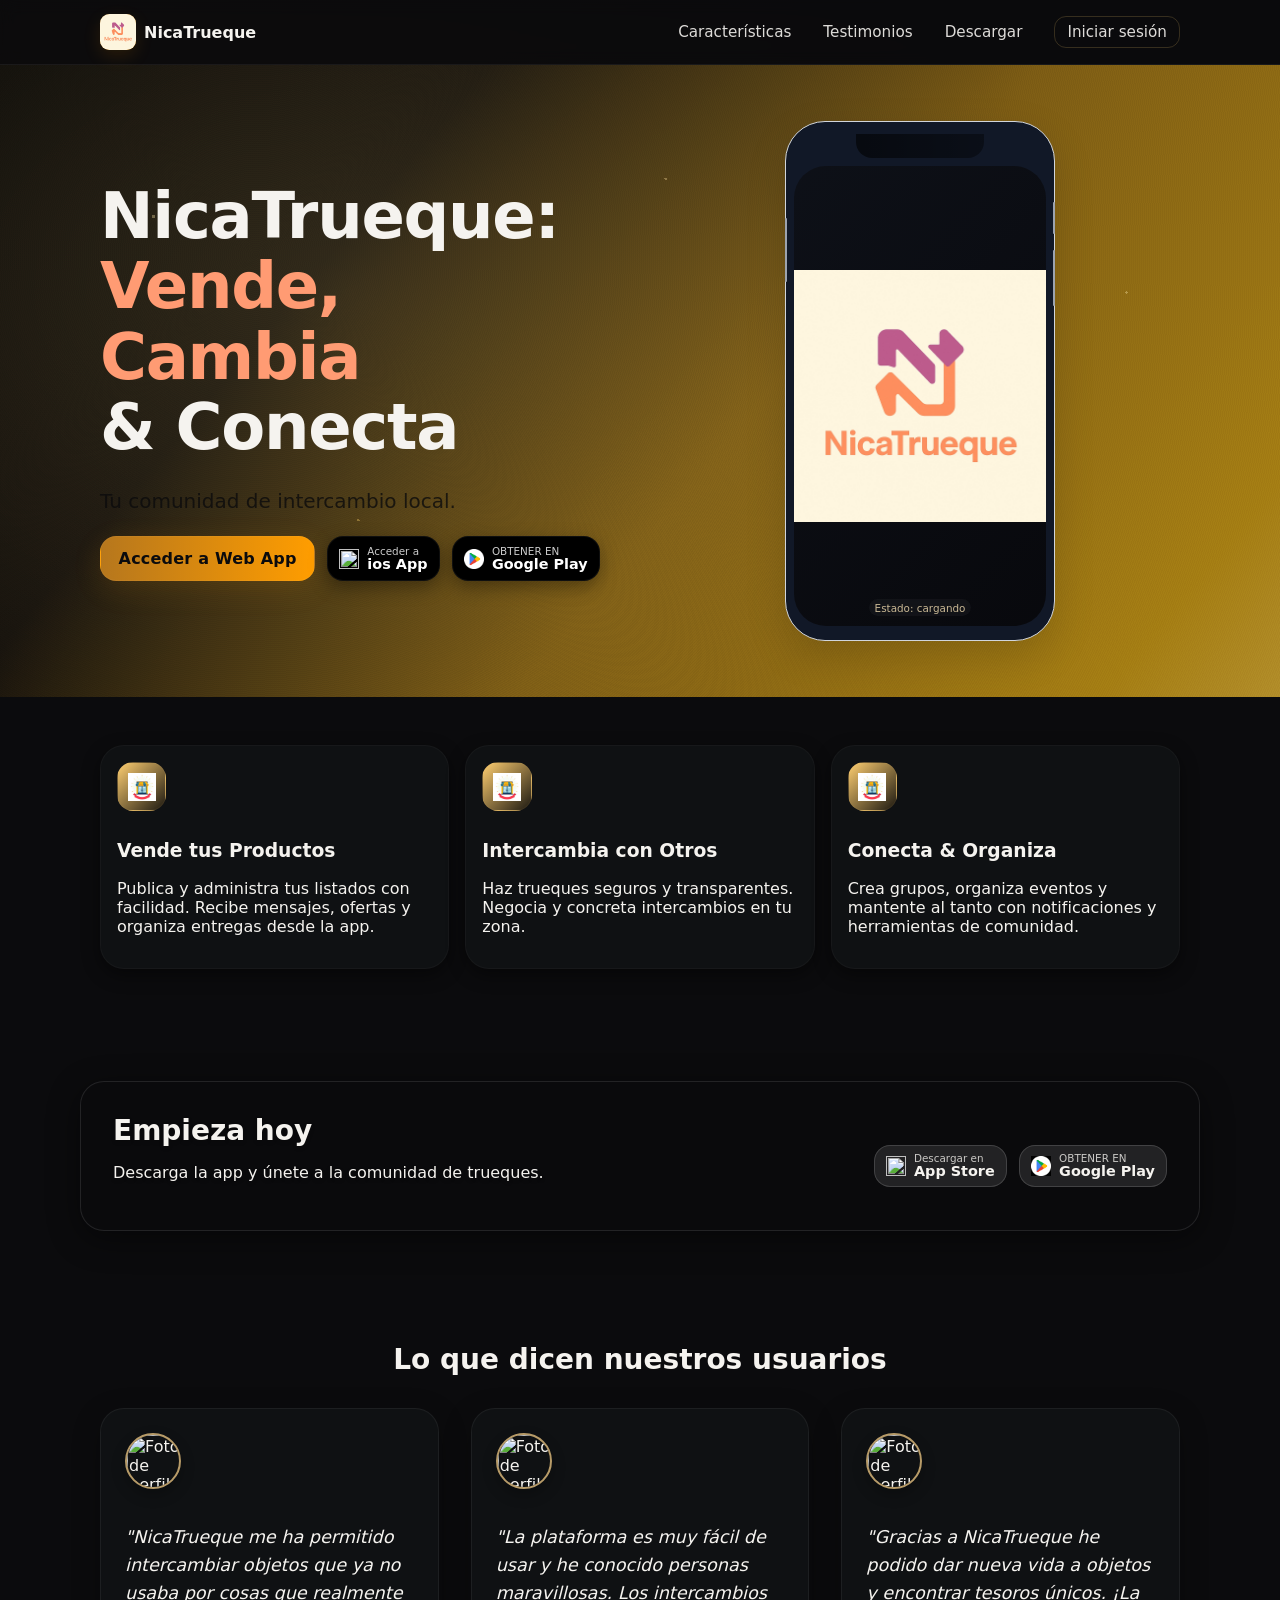
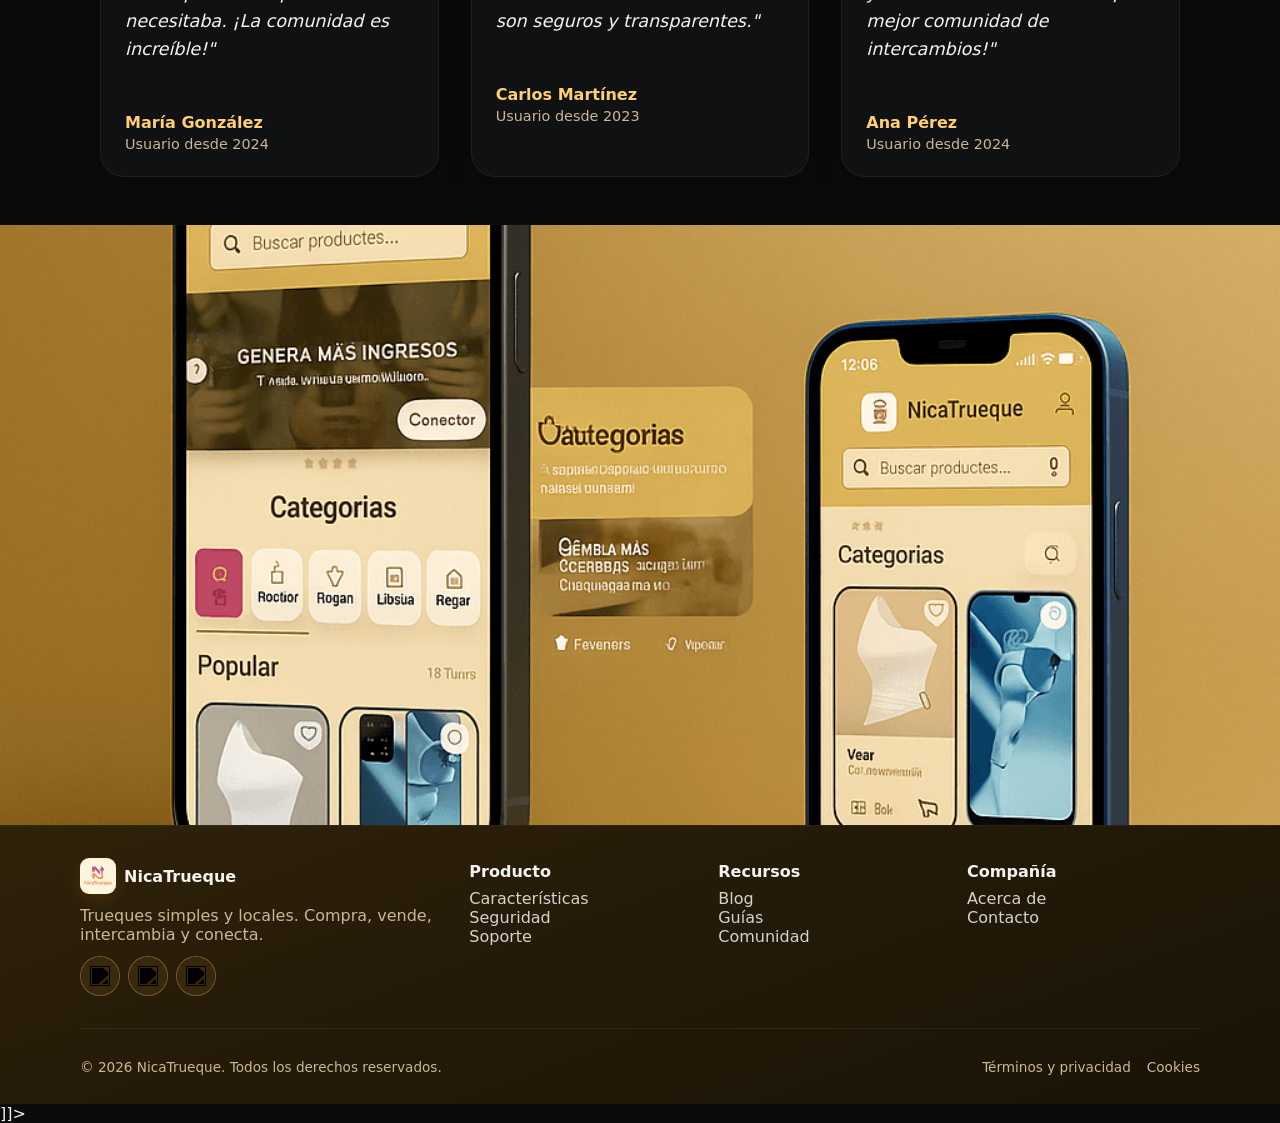
==== index.html @ f0f612dd "Update landing page footer links and visuals. Refresh feature/testimonial assets and footer styling " ====
<![CDATA[<!DOCTYPE html>
<html lang="es">
<head>
  <meta charset="utf-8" />
  <meta name="viewport" content="width=device-width, initial-scale=1" />
  <title>NicaTrueque – Landing</title>
  <link rel="stylesheet" href="styles.css" />
</head>
<body>
  <header class="topbar">
    <div class="container topbar-inner">
      <a href="#top" class="brand" aria-label="NicaTrueque inicio">
        <span class="brand-logo">
          <img src="assets/logo.jpg" alt="NicaTrueque logo">
        </span>
        <span class="brand-text">NicaTrueque</span>
      </a>

  <nav class="nav-desktop" aria-label="principal">
    <a href="about.html">Características</a>
    <a href="#testimonials">Testimonios</a>
    <a href="#download">Descargar</a>
  <a href="https://nicatrueque.online" class="btn-outline">Iniciar sesión</a>
  </nav>

      <button class="menu-btn" aria-label="Abrir menú" id="menuBtn">
        <svg viewBox="0 0 24 24" class="icon-20"><path d="M4 7h16M4 12h16M4 17h16" stroke="currentColor" stroke-width="1.8" stroke-linecap="round"/></svg>
      </button>
    </div>

      <nav class="nav-mobile" id="mobileNav" aria-label="principal móvil">
      <a href="about.html">Características</a>
      <a href="#testimonials">Testimonios</a>
      <a href="#download">Descargar</a>
  <a href="https://nicatrueque.online" class="btn-outline">Iniciar sesión</a>
    </nav>
  </header>

  <main id="top">
    <section class="hero">
      <!-- animated gold background (scoped to hero) -->
      <div class="gold-bg" aria-hidden="true"></div>
      <div class="sparkles" aria-hidden="true"></div>
      <div class="container hero-grid">
        <div class="animate-left">
          <h1 class="h1">NicaTrueque:<br><span style="color: #FF9B73;">Vende, Cambia</span><br>& Conecta</h1>
          <p class="lead">
            Tu comunidad de intercambio local.
          </p>
          <div class="btn-row" id="download">
            <a href="https://nicatrueque.online" class="btn-primary">Acceder a Web App</a>
            <a href="#" class="store-badge" aria-label="ios App">
              <span class="badge-icon">
                <img src="assets/appstore-icon.png" alt="App Store" class="icon-20">
              </span>
              <span class="badge-text"><small>Acceder a</small><strong>ios App</strong></span>
            </a>
            <a href="#" class="store-badge" aria-label="Obtener en Google Play">
              <span class="badge-icon">
                <img src="assets/icona.png" alt="Google Play" class="icon-20">
              </span>
              <span class="badge-text"><small>OBTENER EN</small><strong>Google Play</strong></span>
            </a>
          </div>
        </div>

        <div class="phone-wrap animate-right">
          <div class="phone" role="img" aria-label="Mockup de teléfono con imagen de activo">
            <div class="notch" aria-hidden="true"></div>
            <div class="screen">
              <!-- Media animada con fallback -->
              <img src="assets/logo.jpg" alt="Logo de NicaTrueque" class="phone-screen-image">
              <div id="svgFallback" class="svg-fallback" aria-label="Animación alternativa del logo" hidden>
                <svg viewBox="0 0 200 200" class="svg-card" role="img">
                  <defs>
                    <linearGradient id="g1" x1="0%" y1="0%" x2="100%" y2="100%">
                      <stop offset="0%" stop-color="#fb7185" />
                      <stop offset="100%" stop-color="#f97316" />
                    </linearGradient>
                  </defs>
                  <g stroke="url(#g1)" stroke-width="14" fill="none" stroke-linecap="round">
                    <path d="M40 80h70a28 28 0 1 0 0-56H25" />
                    <path d="M160 120h-70a28 28 0 1 0 0 56h85" />
                  </g>
                  <g fill="#fb7185">
                    <polygon points="25,24 45,10 45,38">
                      <animateTransform attributeName="transform" type="rotate" from="0 35 24" to="360 35 24" dur="3s" repeatCount="indefinite" />
                    </animateTransform>
                  </g>
                  <g fill="#f97316">
                    <polygon points="175,176 155,162 155,190">
                      <animateTransform attributeName="transform" type="rotate" from="360 165 176" to="0 165 176" dur="3s" repeatCount="indefinite" />
                    </animateTransform>
                  </g>
                </svg>
              </div>
              <span id="mediaStatus" class="media-chip">Estado: cargando</span>
            </div>
            <div class="side-btn left"></div>
            <div class="side-btn right short"></div>
            <div class="side-btn right long"></div>
          </div>
        </div>
      </div>
    </section>

    <section id="features" class="section">
      <div class="container grid-3">
        <article class="card animate-left">
          <div class="card-icon">
            <img src="assets/feature-logo.png" alt="Vender icono">
          </div>
          <h3>Vende tus Productos</h3>
          <p>Publica y administra tus listados con facilidad. Recibe mensajes, ofertas y organiza entregas desde la app.</p>
        </article>
        <article class="card animate-up">
          <div class="card-icon">
            <img src="assets/feature-logo.png" alt="Intercambio icono">
          </div>
          <h3>Intercambia con Otros</h3>
          <p>Haz trueques seguros y transparentes. Negocia y concreta intercambios en tu zona.</p>
        </article>
        <article class="card animate-right">
          <div class="card-icon">
            <img src="assets/feature-logo.png" alt="Conectar icono">
          </div>
          <h3>Conecta & Organiza</h3>
          <p>Crea grupos, organiza eventos y mantente al tanto con notificaciones y herramientas de comunidad.</p>
        </article>
      </div>
    </section>

    <section class="section cta">
      <div class="container cta-inner">
        <div class="animate-left">
          <h3 class="h2">Empieza hoy</h3>
          <p>Descarga la app y únete a la comunidad de trueques.</p>
        </div>
        <div class="btn-row animate-right">
          <a href="#" class="store-badge" aria-label="Descargar en App Store">
            <span class="badge-icon">
              <img src="assets/appstore-icon.png" alt="App Store" class="icon-20">
            </span>
            <span class="badge-text"><small>Descargar en</small><strong>App Store</strong></span>
          </a>
          <a href="#" class="store-badge" aria-label="Obtener en Google Play">
              <span class="badge-icon">
                <img src="assets/icona.png" alt="Google Play" class="icon-20">
              </span>
            <span class="badge-text"><small>OBTENER EN</small><strong>Google Play</strong></span>
          </a>
        </div>
      </div>
    </section>

    <section id="testimonials" class="section">
      <div class="container">
        <h2 class="h2" style="text-align: center; margin-bottom: 2rem;">Lo que dicen nuestros usuarios</h2>
        <div class="testimonials-grid">
          <article class="testimonial-card animate-left">
            <div class="testimonial-content">
              <img src="https://i.pravatar.cc/120?img=32" alt="Foto de perfil de María González" class="star-icon">
              <p class="testimonial-text">"NicaTrueque me ha permitido intercambiar objetos que ya no usaba por cosas que realmente necesitaba. ¡La comunidad es increíble!"</p>
              <div class="testimonial-author">
                <strong>María González</strong>
                <span>Usuario desde 2024</span>
              </div>
            </div>
          </article>

          <article class="testimonial-card animate-up">
            <div class="testimonial-content">
              <img src="https://i.pravatar.cc/120?img=12" alt="Foto de perfil de Carlos Martínez" class="star-icon">
              <p class="testimonial-text">"La plataforma es muy fácil de usar y he conocido personas maravillosas. Los intercambios son seguros y transparentes."</p>
              <div class="testimonial-author">
                <strong>Carlos Martínez</strong>
                <span>Usuario desde 2023</span>
              </div>
            </div>
          </article>

          <article class="testimonial-card animate-right">
            <div class="testimonial-content">
              <img src="https://i.pravatar.cc/120?img=47" alt="Foto de perfil de Ana Pérez" class="star-icon">
              <p class="testimonial-text">"Gracias a NicaTrueque he podido dar nueva vida a objetos y encontrar tesoros únicos. ¡La mejor comunidad de intercambios!"</p>
              <div class="testimonial-author">
                <strong>Ana Pérez</strong>
                <span>Usuario desde 2024</span>
              </div>
            </div>
          </article>
        </div>
      </div>
    </section>

    <section class="hero-image-background" style="background-image: url('assets/0709489977f64188b4ff496ad0674863.png'); background-size: cover; background-position: center; height: 600px; max-height: 84vh; display: flex; justify-content: center; align-items: center; color: white; text-align: center; padding: 20px;">
      <div class="container animate-up">
        <!-- Featured asset text removed per request -->
      </div>
    </section>

  </main>

  <footer class="footer">
    <div class="container footer-grid">
      <div class="animate-left">
        <div class="brand-row">
          <span class="brand-logo" aria-hidden="true">
            <img src="assets/logo.jpg" alt="NicaTrueque logo">
          </span>
          <span class="brand-text">NicaTrueque</span>
        </div>
        <p class="muted">Trueques simples y locales. Compra, vende, intercambia y conecta.</p>
        <div class="social-row">
          <a href="https://www.facebook.com/nicatrueque.2025?rdid=Xfap9wgtmi3L8c10&share_url=https%3A%2F%2Fwww.facebook.com%2Fshare%2F1KpmhN8hHo%2F#" target="_blank" rel="noopener noreferrer" aria-label="Twitter" class="social"><img src="assets/Purpler_Icon/twitter.png" alt="Twitter" class="social-icon"></a>
          <a href="https://www.facebook.com/nicatrueque.2025?rdid=Xfap9wgtmi3L8c10&share_url=https%3A%2F%2Fwww.facebook.com%2Fshare%2F1KpmhN8hHo%2F#" target="_blank" rel="noopener noreferrer" aria-label="Facebook" class="social"><img src="assets/Purpler_Icon/facebook.png" alt="Facebook" class="social-icon"></a>
          <a href="https://www.facebook.com/nicatrueque.2025?rdid=Xfap9wgtmi3L8c10&share_url=https%3A%2F%2Fwww.facebook.com%2Fshare%2F1KpmhN8hHo%2F#" target="_blank" rel="noopener noreferrer" aria-label="Instagram" class="social"><img src="assets/Purpler_Icon/instagram.png" alt="Instagram" class="social-icon"></a>
        </div>
      </div>

      <div class="links-grid animate-right">
        <div>
          <h4>Producto</h4>
          <ul>
            <li><a href="#">Características</a></li>
            <li><a href="#">Seguridad</a></li>
            <li><a href="mailto:nicatruequ@gmail.com?subject=Soporte%20NicaTrueque" title="Contactar a soporte">Soporte</a></li>
          </ul>
        </div>
        <div>
          <h4>Recursos</h4>
          <ul>
            <li><a href="https://nicatrueque.blogspot.com/" target="_blank" rel="noopener noreferrer">Blog</a></li>
            <li><a href="#">Guías</a></li>
            <li><a href="https://www.tiktok.com/@nicatrueque" target="_blank" rel="noopener noreferrer">Comunidad</a></li>
          </ul>
        </div>
        <div>
          <h4>Compañía</h4>
          <ul>
            <li><a href="#">Acerca de</a></li>
            <li><a href="mailto:nicatruequ@gmail.com" title="Envíanos un correo">Contacto</a></li>
          </ul>
        </div>
      </div>
    </div>
    <div class="container footer-bottom">
      <p>© <span id="year"></span> NicaTrueque. Todos los derechos reservados.</p>
      <div class="legal">
        <a href="#">Términos y privacidad</a>
        <a href="#">Cookies</a>
      </div>
    </div>
  </footer>

  <script>
    // Animation observer
    const observer = new IntersectionObserver((entries) => {
      entries.forEach(entry => {
        if (entry.isIntersecting) {
          entry.target.classList.add('animate');
        }
      });
    }, {
      threshold: 0.1
    });

    // Observe all animated elements
    document.addEventListener('DOMContentLoaded', () => {
      const animatedElements = document.querySelectorAll('.animate-left, .animate-right, .animate-up');
      animatedElements.forEach(el => observer.observe(el));

      // Update copyright year
      document.getElementById('year').textContent = new Date().getFullYear();
    });
  </script>
  <script src="app.js"></script>
</body>
</html>]]>
---- styles.css ----
/* ====== Reset básico ====== */
* { box-sizing: border-box; }
html, body { margin: 0; padding: 0; }
img, svg { display: block; max-width: 100%; }
a { color: inherit; text-decoration: none; }
ul { list-style: none; padding: 0; margin: 0; }
button { background: none; border: none; cursor: pointer; }

:root{
  /* Futuristic palette based on user colors */
  --bg: #0b0b0d; /* dark app background */
  --card: #0f1113; /* slightly lighter panel */
  --text: #f5f3ef; /* light text */
  --muted: #c9b895; /* muted light gold */
  --border: rgba(255,255,255,0.06);
  --accent-dark: #7B542F; /* user: dark brown */
  --accent-2: #B6771D;   /* user: brown/gold */
  --accent-3: #FF9D00;   /* user: orange */
  --accent-4: #FFCF71;   /* user: light gold */
  --accent-glow: rgba(255,157,0,0.12);
}

body { font-family: ui-sans-serif, system-ui, -apple-system, Segoe UI, Roboto, Ubuntu, Cantarell, Noto Sans, Arial, "Apple Color Emoji", "Segoe UI Emoji"; color: var(--text); background: radial-gradient(1200px 400px at 10% 10%, rgba(183,119,29,0.06), transparent), var(--bg); }

.container { max-width: 1120px; margin: 0 auto; padding: 0 1.25rem; }

/* ====== Topbar ====== */
.topbar { position: sticky; top: 0; backdrop-filter: saturate(1.4) blur(8px); background: rgba(11,11,13,0.6); border-bottom: 1px solid var(--border); z-index: 10; }
.topbar-inner { display:flex; align-items:center; justify-content:space-between; height:64px; }
.brand { display:flex; align-items:center; gap:.5rem; }
.brand-logo { display:grid; place-items:center; width:36px; height:36px; border-radius:.6rem; background: linear-gradient(135deg, var(--accent-2), var(--accent-3)); color:#0b0b0d; box-shadow: 0 6px 18px var(--accent-glow); }
.brand-text { font-weight: 700; }

/* Ensure logo image fills the logo container */
.brand-logo img { width: 100%; height: 100%; object-fit: cover; border-radius: inherit; display: block; }

.nav-desktop { display:none; gap:2rem; align-items:center; }
.nav-desktop a { font-size:.95rem; color: rgba(245,243,239,0.9); }
.nav-desktop a:hover { color: var(--accent-4); }
.btn-outline { border:1px solid rgba(255,207,113,0.18); color: var(--accent-3); padding:.4rem .75rem; border-radius:.75rem; }
.btn-outline:hover { background: rgba(255,207,113,0.04); }

.menu-btn { display:inline-flex; border:1px solid var(--border); padding:.4rem .6rem; border-radius:.75rem; }
.icon-20 { width:20px; height:20px; }
.icon-24 { width:24px; height:24px; }

.nav-mobile { display:none; flex-direction:column; gap:.5rem; padding: .5rem 1rem 1rem; border-bottom:1px solid var(--border); }
.nav-mobile a { padding:.5rem .75rem; border-radius:.5rem; color: rgba(245,243,239,0.9); }
.nav-mobile a:hover { background: rgba(255,207,113,0.03); color: var(--accent-4); }

/* ====== Hero ====== */
.hero { position: relative; overflow: hidden; padding: 3.5rem 0; color: var(--text); background: none; }
.hero .lead { color: rgba(11,11,13,0.8); }

/* Make the two store buttons in the hero section black */
.hero .store-badge { background: #000 !important; color: #fff !important; border-color: rgba(255,255,255,0.06); box-shadow: 0 6px 18px rgba(0,0,0,0.35); }
.hero .store-badge .badge-text { color: #fff; }
.hero .store-badge img { filter: none; }
.h1 { 
  font-size: clamp(2.5rem, 5vw, 4rem); 
  margin: 0;
  line-height: 1.1;
  font-weight: 800;
  letter-spacing: -0.02em;
}

.h1 span {
  display: inline-block;
}

.h2 { 
  font-size: clamp(1.25rem, 2.5vw, 1.75rem); 
  margin: 0 0 .25rem;
}

.lead { 
  color: var(--muted); 
  margin: 1.5rem 0 0; 
  max-width: 55ch;
  font-size: 1.25rem;
  line-height: 1.5;
}

.hero-grid { display:grid; gap:2.5rem; align-items:center; }
@media (min-width: 1024px){
  .hero-grid { grid-template-columns: 1fr 1fr; }
}

.btn-row { display:flex; flex-wrap:wrap; gap:.75rem; margin-top:1.25rem; }
.btn-primary { background: linear-gradient(90deg, var(--accent-2), var(--accent-3)); color:#0b0b0d; font-weight:700; padding:.75rem 1.1rem; border-radius:1rem; box-shadow: 0 8px 30px var(--accent-glow); border: 1px solid rgba(255,255,255,0.04); letter-spacing: .2px; }
.btn-primary:hover { background: linear-gradient(90deg, var(--accent-dark), var(--accent-2)); transform: translateY(-1px); }

.store-badge { display:inline-flex; align-items:center; gap:.5rem; background: linear-gradient(180deg, rgba(255,255,255,0.02), rgba(255,255,255,0.01)); color: var(--text); border:1px solid var(--border); border-radius:1rem; padding:.45rem .7rem; backdrop-filter: blur(6px); }
.store-badge .badge-text { display:flex; flex-direction:column; line-height:1.05; }
.store-badge small { opacity:.8; font-size:.65rem; }
.store-badge strong { font-size:.9rem; }

.phone-wrap { display:flex; justify-content:center; }
.phone { position:relative; width:280px; height:540px; background: linear-gradient(180deg, rgba(255,157,0,0.04), rgba(123,84,47,0.02)); border:1px solid rgba(255,255,255,0.04); border-radius:40px; padding:10px; box-shadow: 0 18px 50px rgba(0,0,0,.5); }
.notch { width:128px; height:24px; background: linear-gradient(90deg, rgba(0,0,0,0.6), rgba(0,0,0,0.4)); border-bottom-left-radius:16px; border-bottom-right-radius:16px; margin:4px auto 0; }
.screen { position:relative; height:460px; margin:8px auto 0; border-radius:32px; overflow:hidden; background: linear-gradient(135deg, rgba(11,11,13,0.6), rgba(7,7,10,0.9)); display:flex; align-items:center; justify-content:center; }
.logo-gif { max-height:220px; border-radius:12px; }
.media-chip { position:absolute; bottom:10px; left:50%; transform:translateX(-50%); background: rgba(255,255,255,0.04); color: var(--muted); font-size:.65rem; padding:.15rem .35rem; border-radius:999px; backdrop-filter: blur(4px); }

.side-btn { position:absolute; width:2px; background:#9ca3af; right:-1px; border-radius:2px; }
.side-btn.left { left:-1px; right:auto; top:96px; height:64px; }
.side-btn.right.short { top:80px; height:32px; }
.side-btn.right.long { top:128px; height:56px; }

.svg-card { width:200px; height:200px; background: linear-gradient(135deg, rgba(255,207,113,0.06), rgba(255,157,0,0.03)); border-radius:16px; padding:16px; box-shadow: 0 8px 28px rgba(183,119,29,0.06); }

/* Restore original phone frame color for the first section (hero) */
.hero .phone { background: #111827 !important; border: 1px solid #d1d5db !important; box-shadow: 0 15px 40px rgba(0,0,0,.15) !important; padding: 8px !important; width: 270px !important; height: 520px !important; }

/* ====== Secciones ====== */
.section { padding: 3rem 0; }
.grid-3 { display:grid; gap:1rem; }
@media (min-width: 768px){ .grid-3 { grid-template-columns: repeat(3, 1fr); } }
.card { background: var(--card); border:1px solid rgba(255,255,255,0.03); border-radius:24px; padding:1rem; box-shadow: 0 6px 18px rgba(0,0,0,.45); }
.card-icon { display:inline-flex; align-items:center; justify-content:center; background: linear-gradient(135deg, var(--accent-4), rgba(255,157,0,0.06)); color: var(--accent-dark); border:1px solid rgba(255,207,113,0.06); border-radius:16px; padding:.6rem; margin-bottom:.6rem; }
/* ensure Purpler icons fit nicely */
.card-icon img { width: 28px; height: 28px; display: block; }

/* ====== Testimonials ====== */
.testimonials-grid {
  display: grid;
  gap: 2rem;
  grid-template-columns: repeat(auto-fit, minmax(300px, 1fr));
}

.testimonial-card {
  background: var(--card);
  border: 1px solid var(--border);
  border-radius: 24px;
  padding: 1.5rem;
  box-shadow: 0 8px 28px rgba(0,0,0,.25);
  transition: transform 0.3s ease;
}

.testimonial-card:hover {
  transform: translateY(-5px);
}

.testimonial-content {
  display: flex;
  flex-direction: column;
  gap: 1rem;
}

.star-icon {
  width: 56px;
  height: 56px;
  border-radius: 50%;
  object-fit: cover;
  border: 2px solid rgba(255, 214, 140, 0.7);
  box-shadow: 0 6px 14px rgba(0, 0, 0, 0.25);
}

.testimonial-text {
  color: var(--text);
  font-size: 1.1rem;
  line-height: 1.6;
  font-style: italic;
}

.testimonial-author {
  display: flex;
  flex-direction: column;
  gap: 0.25rem;
  margin-top: 1rem;
}

.testimonial-author strong {
  color: var(--accent-4);
}

.testimonial-author span {
  color: var(--muted);
  font-size: 0.9rem;
}

/* ====== CTA ====== */
.cta {
  background: linear-gradient(rgba(0, 0, 0, 0.7), rgba(0, 0, 0, 0.7)), url('assets/background-app-phone.png');
  background-size: cover;
  background-position: center;
  background-attachment: fixed;
  padding: 4rem 0;
}

.cta-inner { 
  display: flex; 
  align-items: center; 
  justify-content: space-between; 
  gap: 2rem;
  background: rgba(11, 11, 13, 0.85);
  backdrop-filter: blur(10px);
  border: 1px solid rgba(255, 255, 255, 0.1);
  border-radius: 24px;
  padding: 2rem;
  box-shadow: 0 8px 32px rgba(0, 0, 0, 0.45);
}

.cta-inner h3,
.cta-inner p {
  color: var(--text);
  text-shadow: 0 2px 4px rgba(0, 0, 0, 0.2);
}

.cta-inner .store-badge {
  background: rgba(255, 255, 255, 0.1);
  backdrop-filter: blur(5px);
  border: 1px solid rgba(255, 255, 255, 0.15);
  transition: all 0.3s ease;
}

.cta-inner .store-badge:hover {
  background: rgba(255, 255, 255, 0.15);
  transform: translateY(-2px);
}

@media (max-width: 640px){ 
  .cta-inner { 
    flex-direction: column; 
    align-items: flex-start;
    padding: 1.5rem;
  } 
}

/* ====== Footer ====== */
.footer { border-top:1px solid var(--border); background: linear-gradient(160deg, #2f220a 0%, #241a08 45%, #1a1306 100%); }
.footer-grid { display:grid; gap:1.5rem; padding:2rem 0; }
@media (min-width: 768px){ .footer-grid { grid-template-columns: 1fr 2fr; } }
.brand-row { display:flex; align-items:center; gap:.5rem; }
.muted { color: var(--muted); margin:.75rem 0 0; max-width: 45ch; }
.social-row { display:flex; gap:.5rem; margin-top:.75rem; }
.social {
  display:grid;
  place-items:center;
  width:40px;
  height:40px;
  border:1px solid rgba(255,214,140,0.28);
  border-radius:999px;
  background: rgba(255,191,73,0.08);
  box-shadow: 0 0 0 1px rgba(0,0,0,0.15) inset;
  transition: all .25s ease;
}
.social:hover {
  background: rgba(255,191,73,0.2);
  border-color: rgba(255,226,164,0.55);
  transform: translateY(-2px);
}
.social-icon {
  width:20px;
  height:20px;
  display:block;
  filter: brightness(0) saturate(100%);
}

.links-grid { display:grid; grid-template-columns: repeat(2, 1fr); gap:1rem; }
@media (min-width: 640px){ .links-grid { grid-template-columns: repeat(3, 1fr); } }
.links-grid h4 { margin:.25rem 0 .5rem; }
.links-grid a { color: rgba(245,243,239,0.85); }
.links-grid a:hover { color: var(--accent-4); }

.footer-bottom { border-top:1px solid var(--border); display:flex; justify-content:space-between; align-items:center; padding:1rem 0; color: var(--muted); font-size:.85rem; }
.footer-bottom .legal { display:flex; gap:1rem; }

/* ====== Animations ====== */
@keyframes slideInLeft {
  from {
    opacity: 0;
    transform: translateX(-100px);
  }
  to {
    opacity: 1;
    transform: translateX(0);
  }
}

@keyframes slideInRight {
  from {
    opacity: 0;
    transform: translateX(100px);
  }
  to {
    opacity: 1;
    transform: translateX(0);
  }
}

@keyframes slideInUp {
  from {
    opacity: 0;
    transform: translateY(50px);
  }
  to {
    opacity: 1;
    transform: translateY(0);
  }
}

.animate-left {
  opacity: 0;
  transform: translateX(-100px);
}

.animate-right {
  opacity: 0;
  transform: translateX(100px);
}

.animate-up {
  opacity: 0;
  transform: translateY(50px);
}

.animate-left.animate,
.animate-right.animate,
.animate-up.animate {
  opacity: 1;
  transform: translate(0);
  transition: all 0.8s ease-out;
}

/* ====== Dark-gold animated background scoped to .hero ====== */
.hero .gold-bg {
  position: absolute;
  inset: 0;
  z-index: 1;
  /* Layered dark-gold gradient */
  background:
    radial-gradient(1200px 800px at 15% 20%, rgba(255,220,130,.12), transparent 60%),
    radial-gradient(1200px 900px at 85% 80%, rgba(255,200,90,.10), transparent 60%),
    linear-gradient(130deg,
      #0b0a08 0%,
      #15110c 15%,
      #7a5a14 32%,
      #a37b13 50%,
      #c4a24a 64%,
      #1a140d 78%,
      #0b0a08 100%);
  background-size: 180% 180%;
  animation: gradientShiftHero 28s ease-in-out infinite alternate;
}

.hero .gold-bg::before {
  content: "";
  position: absolute; inset: 0;
  pointer-events: none;
  background-image: repeating-radial-gradient(circle at 20% 30%, rgba(255,255,255,0.06) 0 1px, rgba(0,0,0,0) 1px 2px);
  mix-blend-mode: overlay;
  filter: contrast(140%) brightness(110%);
  opacity: .65;
  animation: grainMoveHero 3.5s steps(6) infinite;
}

.hero .gold-bg::after {
  content: "";
  position: absolute; inset: -20% -40%;
  background: linear-gradient(100deg, rgba(255,255,255,0) 35%, rgba(255,245,200,.16) 50%, rgba(255,255,255,0) 65%);
  transform: translateX(-60%) rotate(8deg);
  animation: shimmerHero 10s linear infinite;
  mix-blend-mode: screen;
  pointer-events: none;
}

.hero .sparkles {
  position: absolute; inset: 0; pointer-events: none; z-index: 2;
  opacity: 0.35;
  background:
    radial-gradient(3px 3px at 12% 24%, #ffe8a6 0 60%, transparent 60%),
    radial-gradient(2px 2px at 28% 72%, #ffd36b 0 60%, transparent 60%),
    radial-gradient(2px 2px at 52% 18%, #ffe1a0 0 60%, transparent 60%),
    radial-gradient(3px 3px at 76% 64%, #ffd981 0 60%, transparent 60%),
    radial-gradient(2px 2px at 88% 36%, #ffefb2 0 60%, transparent 60%);
  animation: driftHero 22s ease-in-out infinite alternate;
  filter: drop-shadow(0 0 4px rgba(255,217,130,.4));
}

/* Ensure content sits above the background */
.hero .container { position: relative; z-index: 5; }

@keyframes gradientShiftHero {
  0%   { background-position: 0% 40%; }
  50%  { background-position: 60% 60%; }
  100% { background-position: 100% 40%; }
}
@keyframes grainMoveHero {
  0% { transform: translate(0,0); }
  100% { transform: translate(2%, -2%); }
}
@keyframes shimmerHero {
  0%   { transform: translateX(-60%) rotate(8deg); }
  100% { transform: translateX(60%)  rotate(8deg); }
}
@keyframes driftHero {
  0%   { transform: translateY(0) scale(1); }
  100% { transform: translateY(-10px) scale(1.02); }
}

/* ====== Utilidades ====== */
.visually-hidden { position:absolute!important; height:1px; width:1px; overflow:hidden; clip: rect(1px,1px,1px,1px); white-space:nowrap; }

/* ====== Responsivo ====== */
@media (min-width: 768px){
  .nav-desktop { display:flex; }
  .menu-btn { display:none; }
}
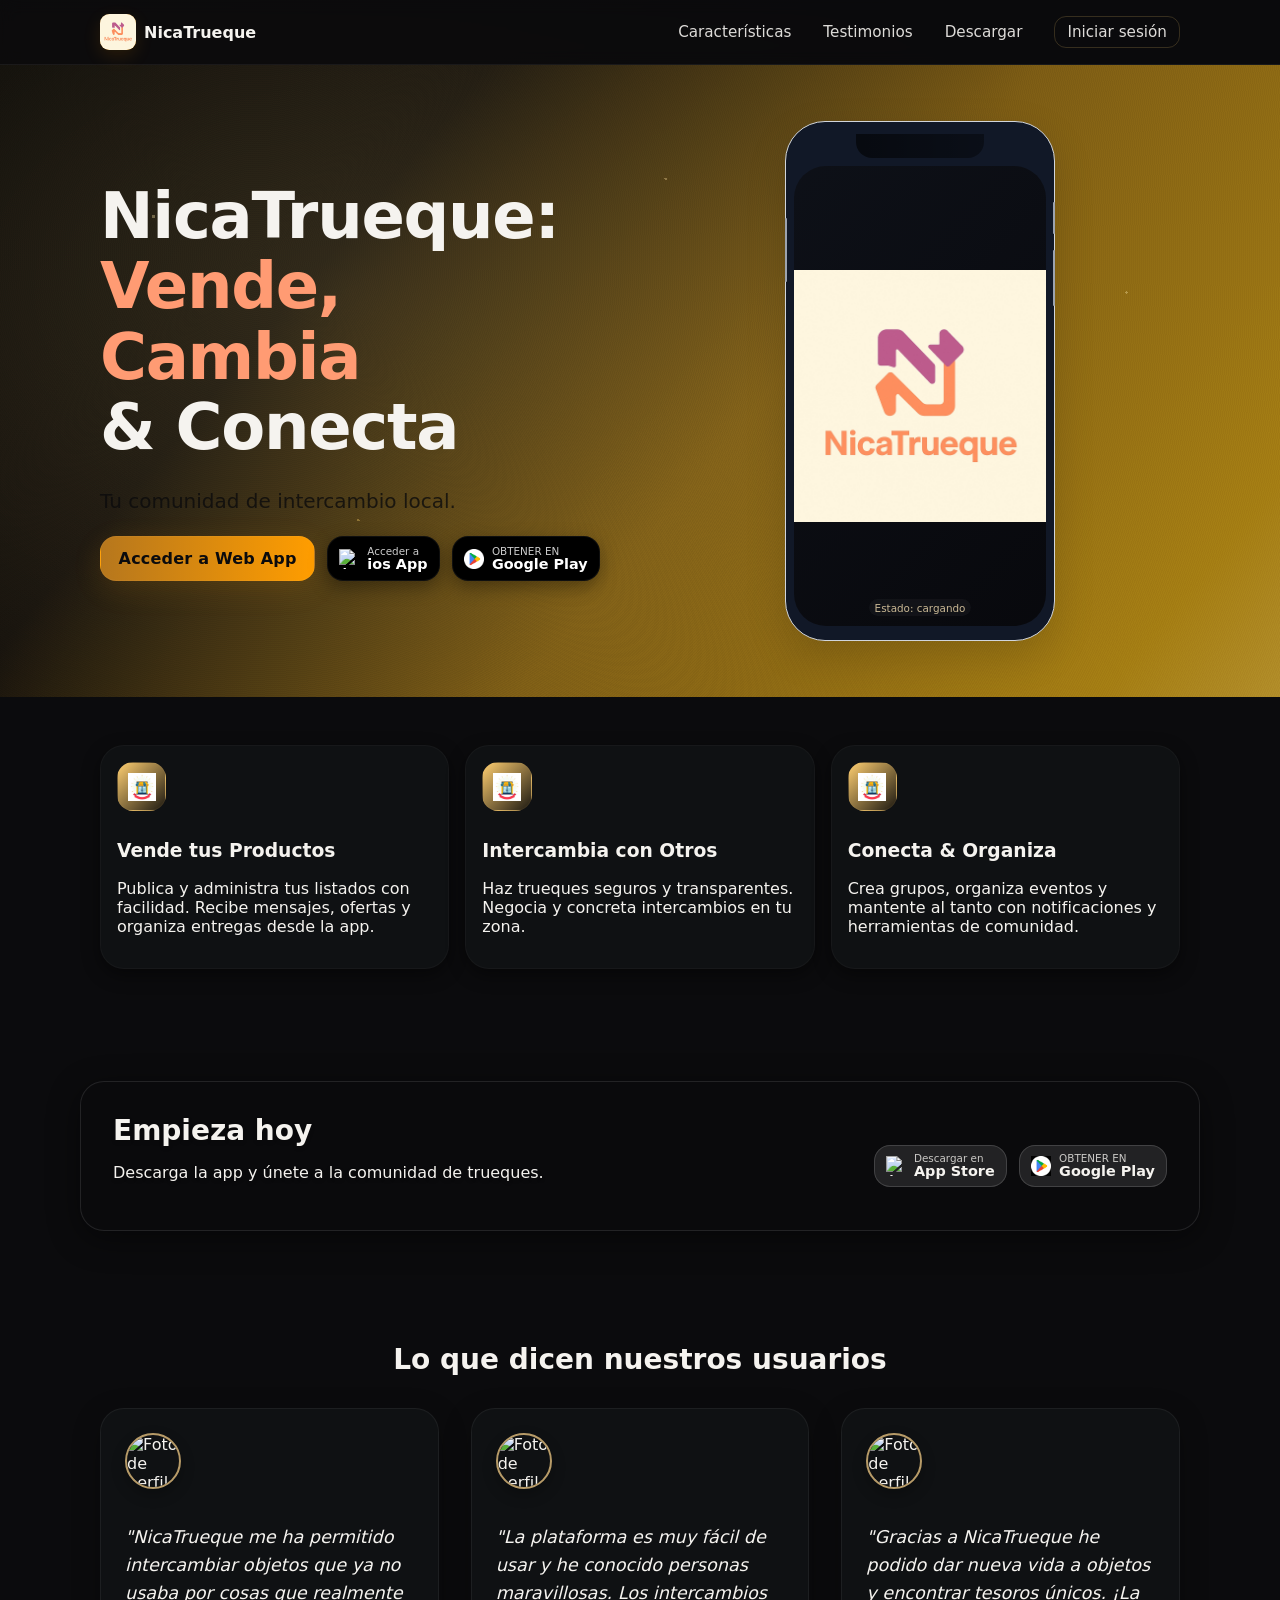
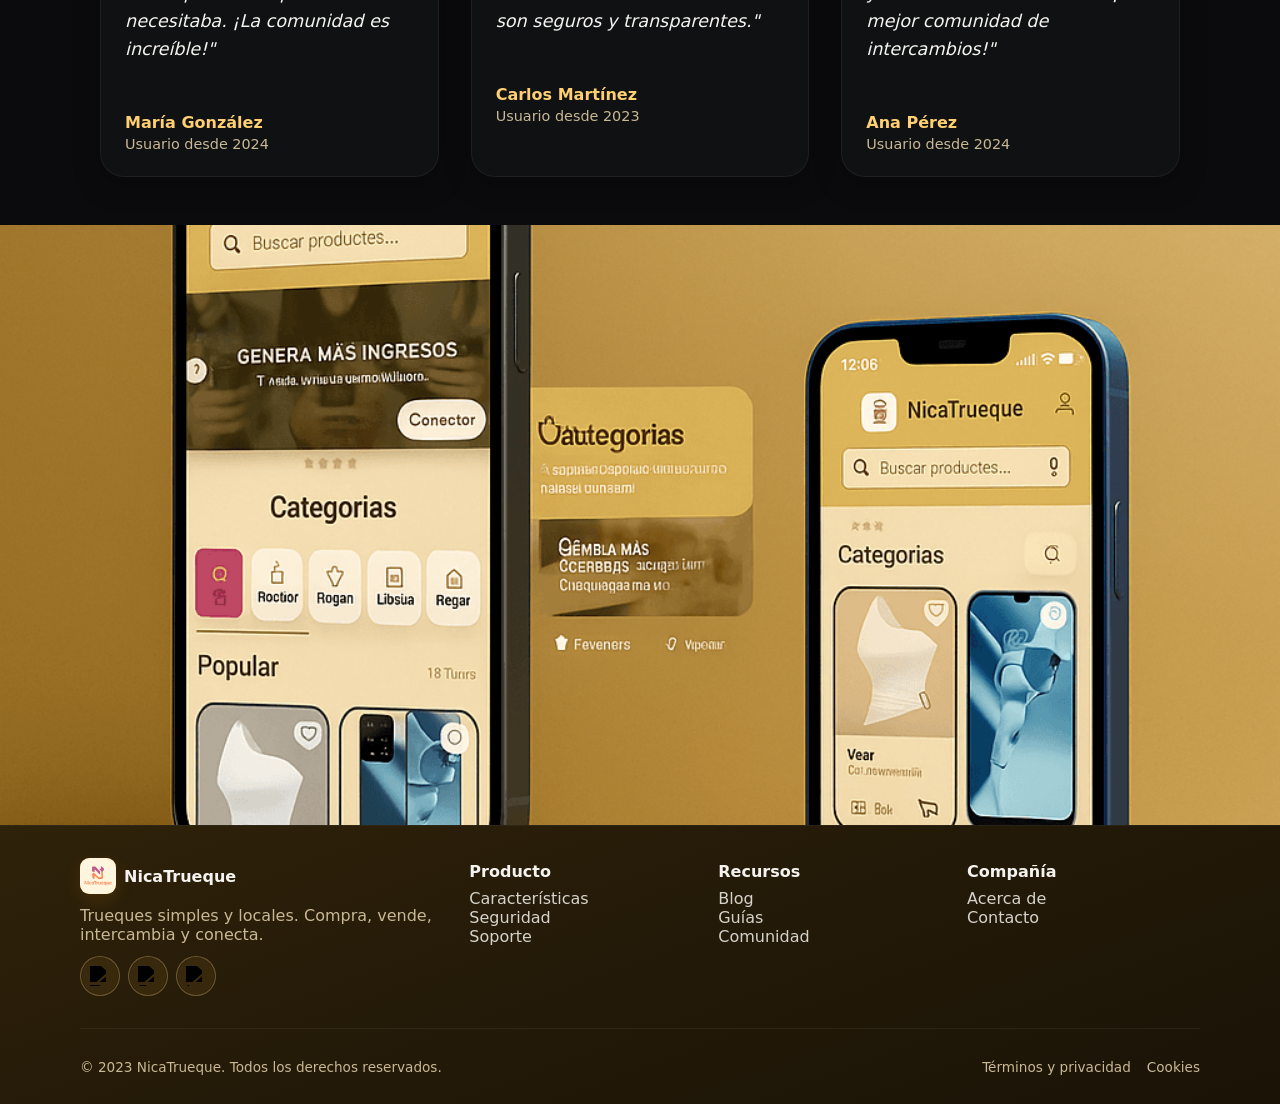
==== commit 0af86ce1: "Fix footer year and clean HTML wrapper markers. Set the footer copyright year to 2023 and remove lef" ====
--- a/index.html
+++ b/index.html
@@ -1,4 +1,4 @@
-<![CDATA[<!DOCTYPE html>
+<!DOCTYPE html>
 <html lang="es">
 <head>
   <meta charset="utf-8" />
@@ -270,10 +270,10 @@
       const animatedElements = document.querySelectorAll('.animate-left, .animate-right, .animate-up');
       animatedElements.forEach(el => observer.observe(el));
 
-      // Update copyright year
-      document.getElementById('year').textContent = new Date().getFullYear();
+      // Fixed footer year
+      document.getElementById('year').textContent = '2023';
     });
   </script>
   <script src="app.js"></script>
 </body>
-</html>]]>
+</html>
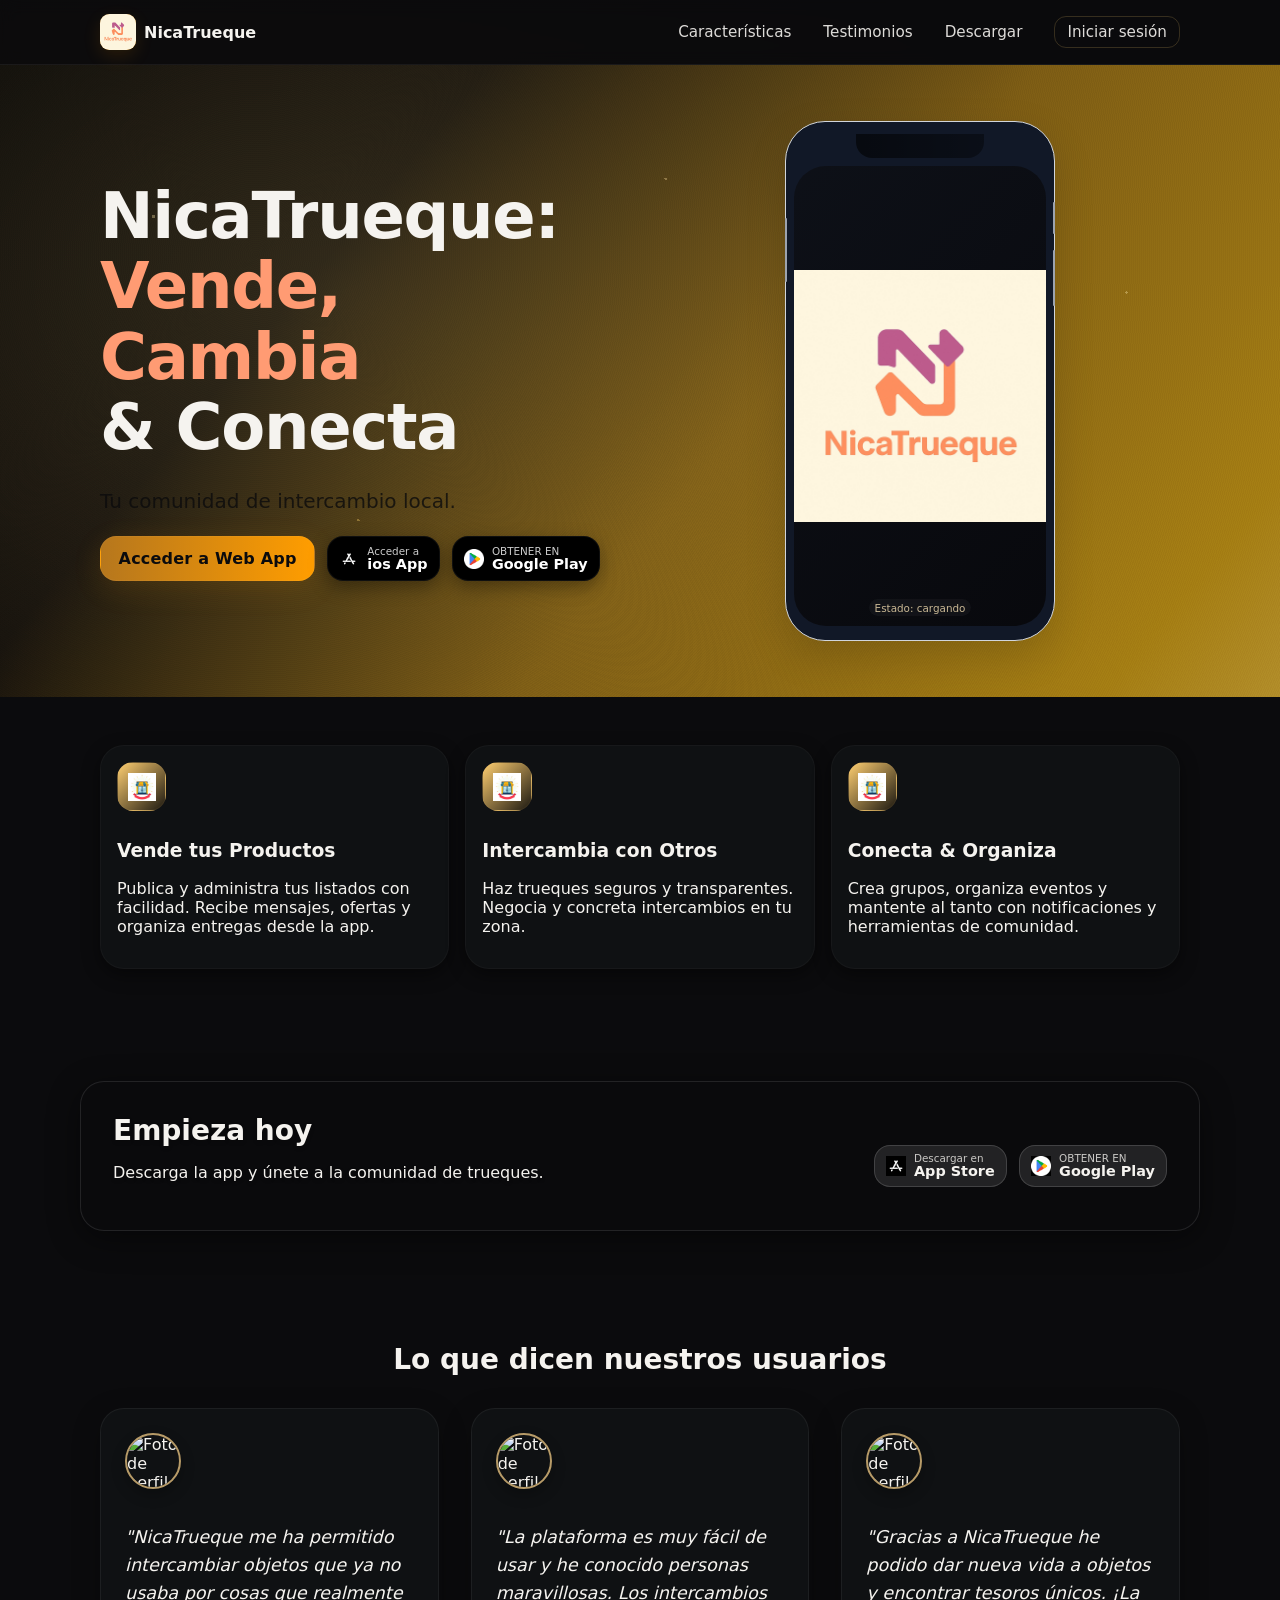
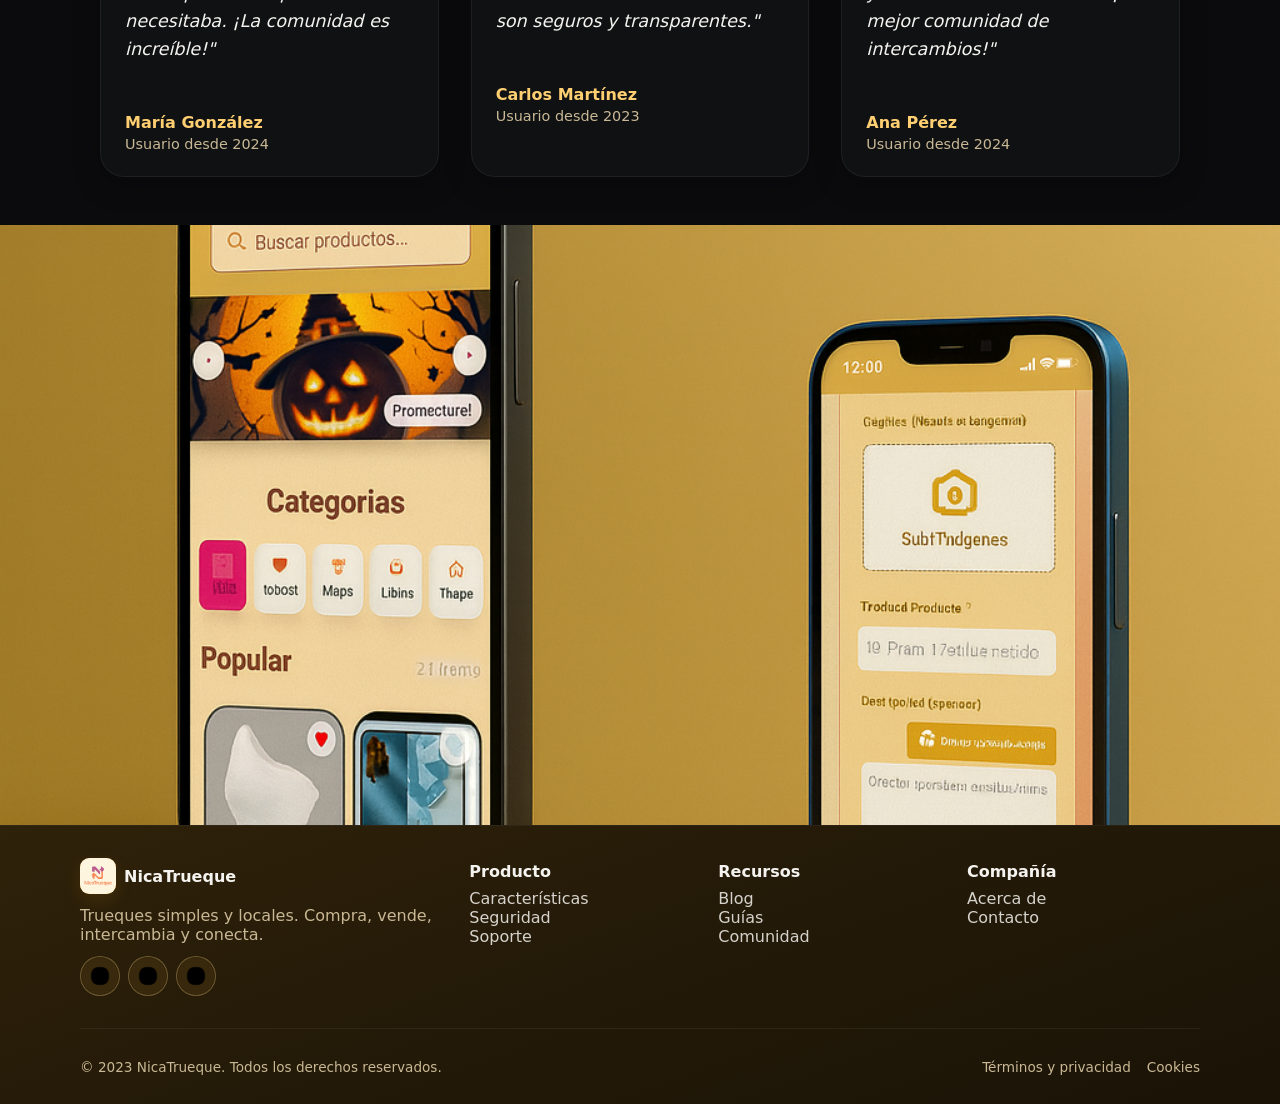
==== commit b0444218: "Deploy landing site with assets, about page, and Google Play link Co-authored-by: Cursor <cursoragen" ====
--- a/index.html
+++ b/index.html
@@ -55,7 +55,7 @@
               </span>
               <span class="badge-text"><small>Acceder a</small><strong>ios App</strong></span>
             </a>
-            <a href="#" class="store-badge" aria-label="Obtener en Google Play">
+            <a href="https://play.google.com/store/apps/details?id=com.realesed.nicatrueque" class="store-badge" aria-label="Obtener en Google Play" target="_blank" rel="noopener noreferrer">
               <span class="badge-icon">
                 <img src="assets/icona.png" alt="Google Play" class="icon-20">
               </span>
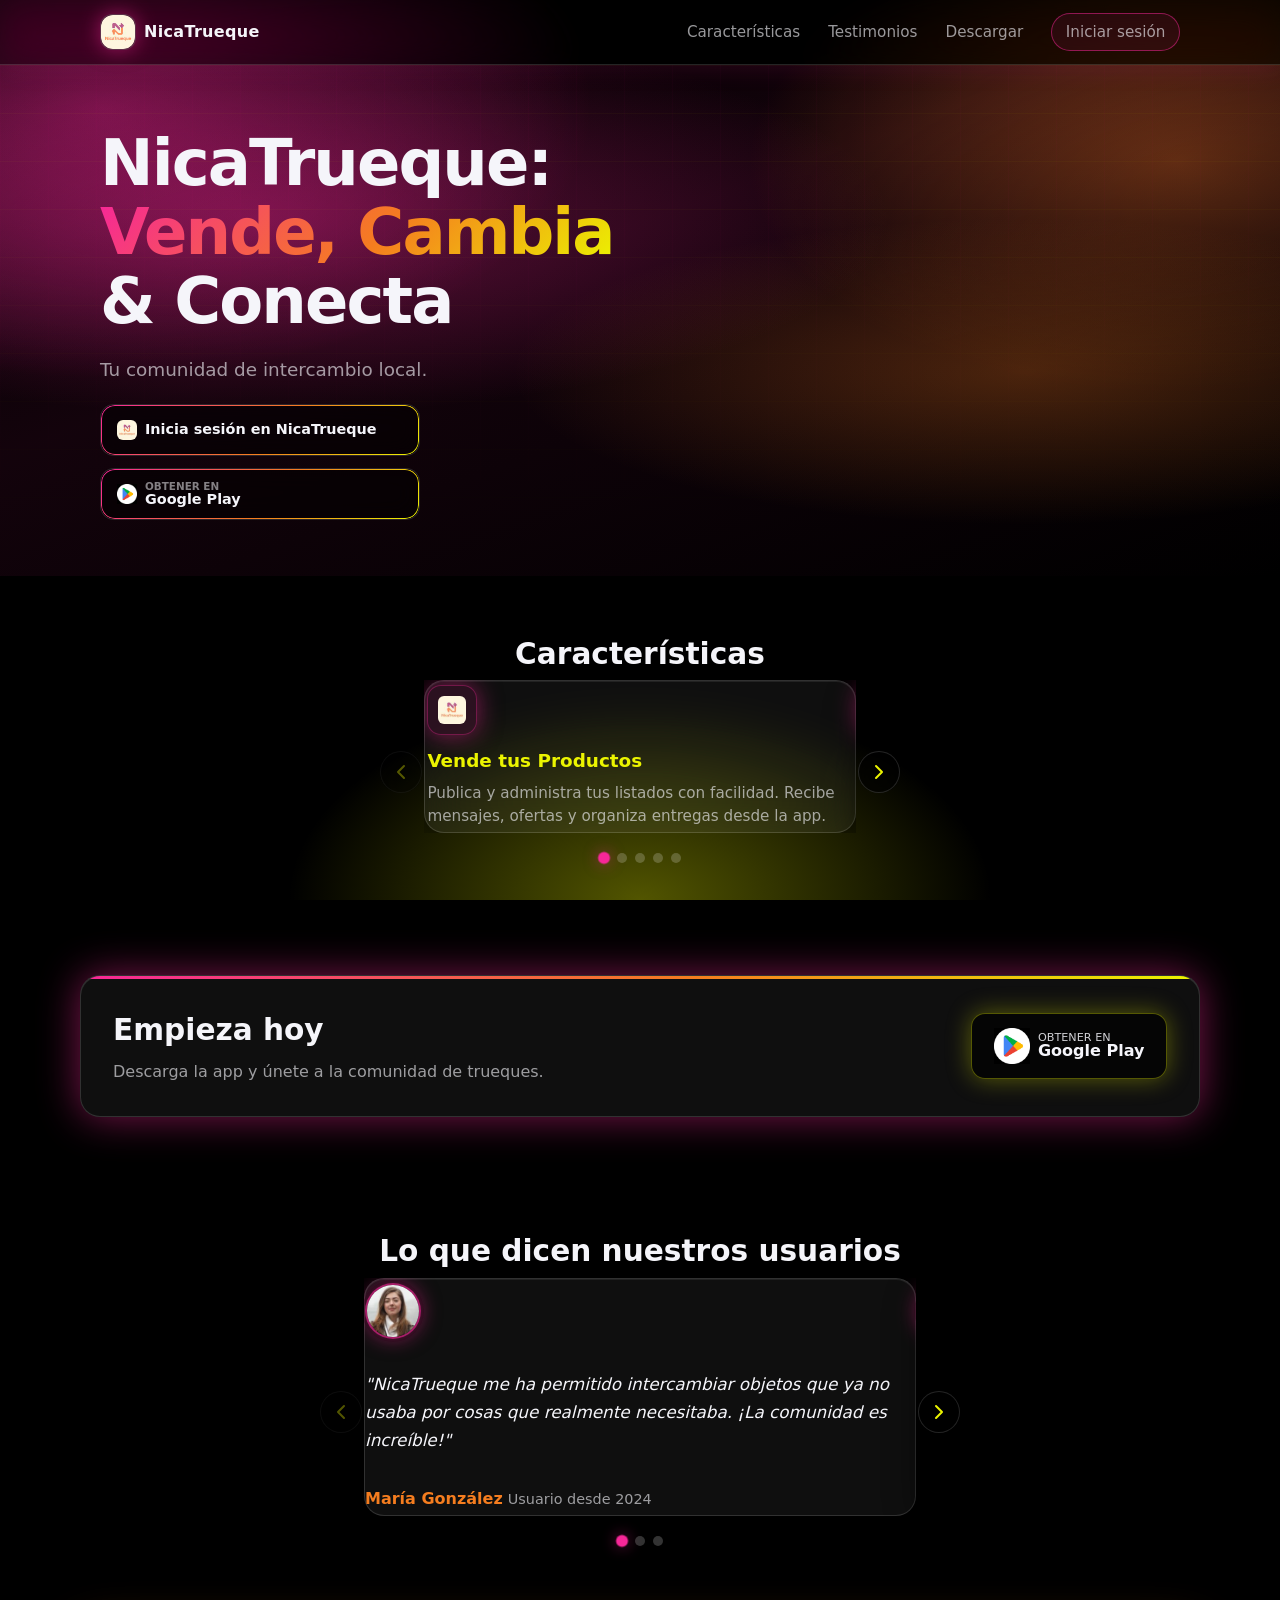
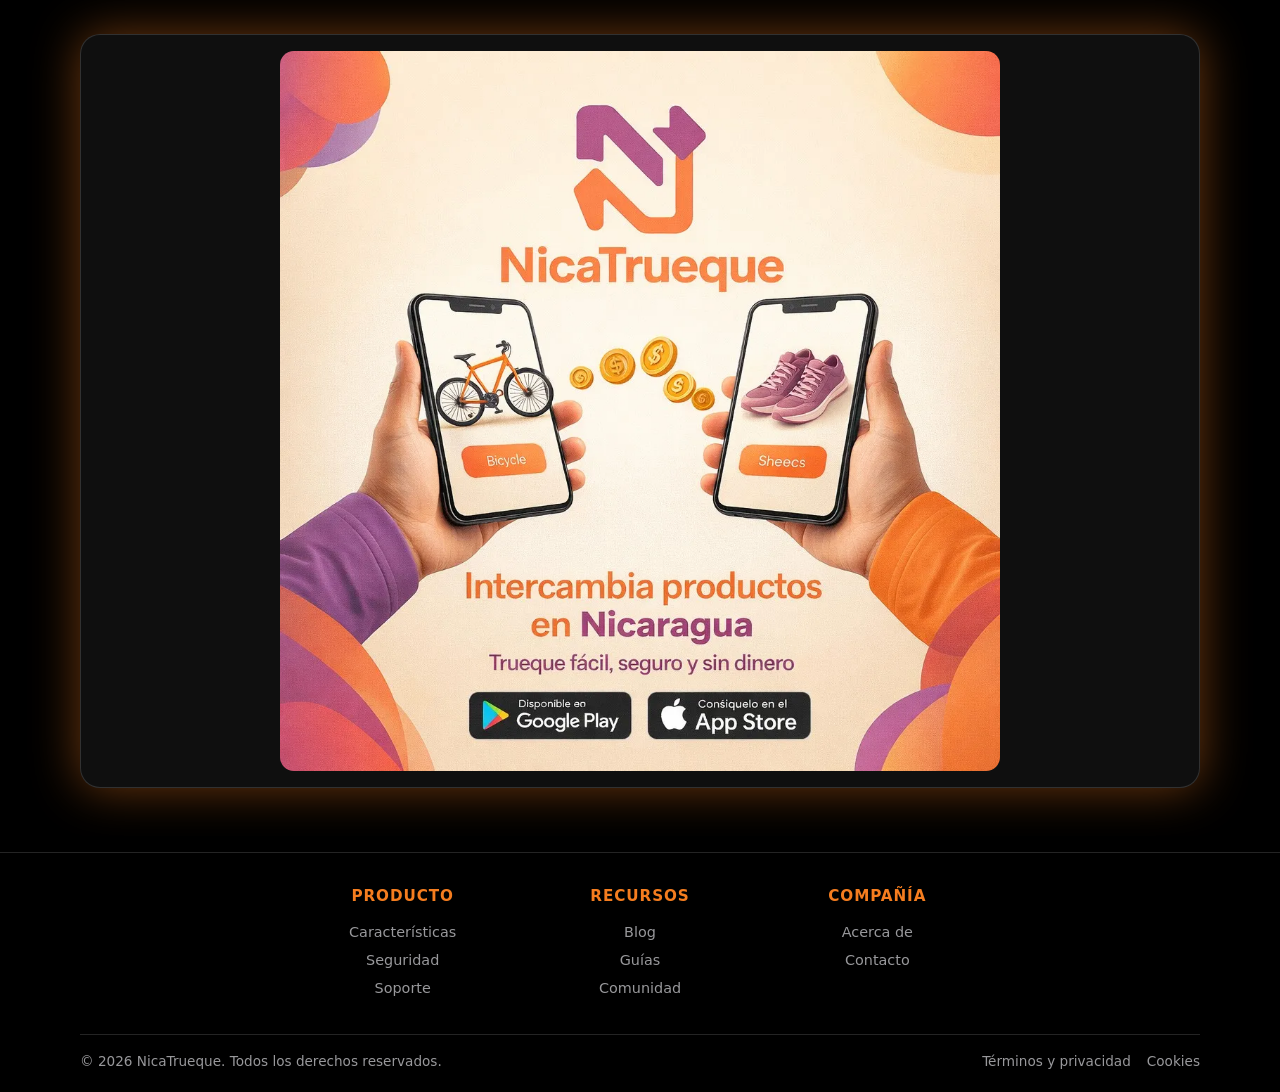
==== commit 9c3e78cd: "Update landing with features carousel, redesigned UI, and footer links. Adds about page, optimized a" ====
--- a/index.html
+++ b/index.html
@@ -1,9 +1,12 @@
-<!DOCTYPE html>
+﻿<!DOCTYPE html>
 <html lang="es">
 <head>
   <meta charset="utf-8" />
   <meta name="viewport" content="width=device-width, initial-scale=1" />
   <title>NicaTrueque – Landing</title>
+  <link rel="icon" type="image/jpeg" href="assets/logo-icon.jpg" />
+  <link rel="apple-touch-icon" href="assets/logo-header.jpg" />
+  <link rel="preload" href="assets/logo-header.jpg" as="image" />
   <link rel="stylesheet" href="styles.css" />
 </head>
 <body>
@@ -11,7 +14,7 @@
     <div class="container topbar-inner">
       <a href="#top" class="brand" aria-label="NicaTrueque inicio">
         <span class="brand-logo">
-          <img src="assets/logo.jpg" alt="NicaTrueque logo">
+          <img src="assets/logo-header.jpg" alt="NicaTrueque logo" width="36" height="36" fetchpriority="high" decoding="async">
         </span>
         <span class="brand-text">NicaTrueque</span>
       </a>
@@ -38,128 +41,114 @@
 
   <main id="top">
     <section class="hero">
-      <!-- animated gold background (scoped to hero) -->
-      <div class="gold-bg" aria-hidden="true"></div>
-      <div class="sparkles" aria-hidden="true"></div>
+      <div class="scifi-bg" aria-hidden="true"></div>
+      <div class="scifi-grid" aria-hidden="true"></div>
       <div class="container hero-grid">
         <div class="animate-left">
-          <h1 class="h1">NicaTrueque:<br><span style="color: #FF9B73;">Vende, Cambia</span><br>& Conecta</h1>
+          <h1 class="h1">NicaTrueque:<br><span class="text-gradient">Vende, Cambia</span><br>& Conecta</h1>
           <p class="lead">
             Tu comunidad de intercambio local.
           </p>
-          <div class="btn-row" id="download">
-            <a href="https://nicatrueque.online" class="btn-primary">Acceder a Web App</a>
-            <a href="#" class="store-badge" aria-label="ios App">
+          <div class="btn-row hero-actions">
+            <a href="https://nicatrueque.online" class="btn-gold store-badge" aria-label="Inicia sesión en NicaTrueque">
               <span class="badge-icon">
-                <img src="assets/appstore-icon.png" alt="App Store" class="icon-20">
+                <img src="assets/logo-icon.jpg" alt="" class="icon-20 store-icon-round" width="20" height="20" decoding="async">
               </span>
-              <span class="badge-text"><small>Acceder a</small><strong>ios App</strong></span>
+              <span class="badge-text"><strong>Inicia sesión en NicaTrueque</strong></span>
             </a>
-            <a href="https://play.google.com/store/apps/details?id=com.realesed.nicatrueque" class="store-badge" aria-label="Obtener en Google Play" target="_blank" rel="noopener noreferrer">
+            <a href="https://play.google.com/store/apps/details?id=com.realesed.nicatrueque" class="btn-gold store-badge" aria-label="Obtener en Google Play" target="_blank" rel="noopener noreferrer">
               <span class="badge-icon">
-                <img src="assets/icona.png" alt="Google Play" class="icon-20">
+                <img src="assets/icona.png" alt="Google Play" class="icon-20" width="20" height="20" decoding="async">
               </span>
               <span class="badge-text"><small>OBTENER EN</small><strong>Google Play</strong></span>
             </a>
           </div>
         </div>
 
-        <div class="phone-wrap animate-right">
-          <div class="phone" role="img" aria-label="Mockup de teléfono con imagen de activo">
-            <div class="notch" aria-hidden="true"></div>
-            <div class="screen">
-              <!-- Media animada con fallback -->
-              <img src="assets/logo.jpg" alt="Logo de NicaTrueque" class="phone-screen-image">
-              <div id="svgFallback" class="svg-fallback" aria-label="Animación alternativa del logo" hidden>
-                <svg viewBox="0 0 200 200" class="svg-card" role="img">
-                  <defs>
-                    <linearGradient id="g1" x1="0%" y1="0%" x2="100%" y2="100%">
-                      <stop offset="0%" stop-color="#fb7185" />
-                      <stop offset="100%" stop-color="#f97316" />
-                    </linearGradient>
-                  </defs>
-                  <g stroke="url(#g1)" stroke-width="14" fill="none" stroke-linecap="round">
-                    <path d="M40 80h70a28 28 0 1 0 0-56H25" />
-                    <path d="M160 120h-70a28 28 0 1 0 0 56h85" />
-                  </g>
-                  <g fill="#fb7185">
-                    <polygon points="25,24 45,10 45,38">
-                      <animateTransform attributeName="transform" type="rotate" from="0 35 24" to="360 35 24" dur="3s" repeatCount="indefinite" />
-                    </animateTransform>
-                  </g>
-                  <g fill="#f97316">
-                    <polygon points="175,176 155,162 155,190">
-                      <animateTransform attributeName="transform" type="rotate" from="360 165 176" to="0 165 176" dur="3s" repeatCount="indefinite" />
-                    </animateTransform>
-                  </g>
-                </svg>
-              </div>
-              <span id="mediaStatus" class="media-chip">Estado: cargando</span>
-            </div>
-            <div class="side-btn left"></div>
-            <div class="side-btn right short"></div>
-            <div class="side-btn right long"></div>
-          </div>
-        </div>
+
       </div>
     </section>
 
     <section id="features" class="section">
-      <div class="container grid-3">
-        <article class="card animate-left">
-          <div class="card-icon">
-            <img src="assets/feature-logo.png" alt="Vender icono">
+      <div class="container">
+        <h2 class="h2 section-title">Características</h2>
+        <div class="carousel-shell features-carousel" id="featuresCarousel">
+          <button type="button" class="carousel-btn carousel-btn--prev" aria-label="Característica anterior">
+            <svg viewBox="0 0 24 24" class="icon-24" aria-hidden="true"><path d="M15 6l-6 6 6 6" stroke="currentColor" stroke-width="2" fill="none" stroke-linecap="round" stroke-linejoin="round"/></svg>
+          </button>
+          <div class="carousel-viewport" tabindex="0" aria-roledescription="carousel" aria-label="Características de NicaTrueque">
+          <article class="card carousel-slide">
+          <div class="card-icon">
+            <img src="assets/logo-icon.jpg" alt="NicaTrueque" width="28" height="28" loading="lazy" decoding="async">
           </div>
           <h3>Vende tus Productos</h3>
           <p>Publica y administra tus listados con facilidad. Recibe mensajes, ofertas y organiza entregas desde la app.</p>
         </article>
-        <article class="card animate-up">
-          <div class="card-icon">
-            <img src="assets/feature-logo.png" alt="Intercambio icono">
+        <article class="card carousel-slide">
+          <div class="card-icon">
+            <img src="assets/logo-icon.jpg" alt="NicaTrueque" width="28" height="28" loading="lazy" decoding="async">
+          </div>
+          <h3>Vende con la ayuda de IA</h3>
+          <p>Al vender un producto, ayúdate con IA para generar la descripción de tu producto.</p>
+        </article>
+        <article class="card carousel-slide">
+          <div class="card-icon">
+            <img src="assets/logo-icon.jpg" alt="NicaTrueque" width="28" height="28" loading="lazy" decoding="async">
+          </div>
+          <h3>Postea tus productos sin baneos</h3>
+          <p>Publica cualquier producto, de marca o no, sin ser baneado.</p>
+        </article>
+        <article class="card carousel-slide">
+          <div class="card-icon">
+            <img src="assets/logo-icon.jpg" alt="NicaTrueque" width="28" height="28" loading="lazy" decoding="async">
           </div>
           <h3>Intercambia con Otros</h3>
           <p>Haz trueques seguros y transparentes. Negocia y concreta intercambios en tu zona.</p>
         </article>
-        <article class="card animate-right">
-          <div class="card-icon">
-            <img src="assets/feature-logo.png" alt="Conectar icono">
+        <article class="card carousel-slide">
+          <div class="card-icon">
+            <img src="assets/logo-icon.jpg" alt="NicaTrueque" width="28" height="28" loading="lazy" decoding="async">
           </div>
           <h3>Conecta & Organiza</h3>
           <p>Crea grupos, organiza eventos y mantente al tanto con notificaciones y herramientas de comunidad.</p>
         </article>
-      </div>
-    </section>
-
-    <section class="section cta">
+          </div>
+          <button type="button" class="carousel-btn carousel-btn--next" aria-label="Siguiente característica">
+            <svg viewBox="0 0 24 24" class="icon-24" aria-hidden="true"><path d="M9 6l6 6-6 6" stroke="currentColor" stroke-width="2" fill="none" stroke-linecap="round" stroke-linejoin="round"/></svg>
+          </button>
+          <div class="carousel-dots" role="tablist" aria-label="Seleccionar característica"></div>
+        </div>
+      </div>
+    </section>
+
+    <section class="section cta" id="download">
       <div class="container cta-inner">
         <div class="animate-left">
           <h3 class="h2">Empieza hoy</h3>
           <p>Descarga la app y únete a la comunidad de trueques.</p>
         </div>
         <div class="btn-row animate-right">
-          <a href="#" class="store-badge" aria-label="Descargar en App Store">
+          <a href="https://play.google.com/store/apps/details?id=com.realesed.nicatrueque" class="store-badge" aria-label="Obtener en Google Play" target="_blank" rel="noopener noreferrer">
             <span class="badge-icon">
-              <img src="assets/appstore-icon.png" alt="App Store" class="icon-20">
-            </span>
-            <span class="badge-text"><small>Descargar en</small><strong>App Store</strong></span>
-          </a>
-          <a href="#" class="store-badge" aria-label="Obtener en Google Play">
-              <span class="badge-icon">
-                <img src="assets/icona.png" alt="Google Play" class="icon-20">
+                <img src="assets/icona.png" alt="Google Play" class="icon-20" width="20" height="20" decoding="async">
               </span>
             <span class="badge-text"><small>OBTENER EN</small><strong>Google Play</strong></span>
-          </a>
+            </a>
         </div>
       </div>
     </section>
 
     <section id="testimonials" class="section">
       <div class="container">
-        <h2 class="h2" style="text-align: center; margin-bottom: 2rem;">Lo que dicen nuestros usuarios</h2>
-        <div class="testimonials-grid">
-          <article class="testimonial-card animate-left">
+        <h2 class="h2 section-title">Lo que dicen nuestros usuarios</h2>
+        <div class="carousel-shell testimonials-carousel" id="testimonialsCarousel">
+          <button type="button" class="carousel-btn carousel-btn--prev" aria-label="Testimonio anterior">
+            <svg viewBox="0 0 24 24" class="icon-24" aria-hidden="true"><path d="M15 6l-6 6 6 6" stroke="currentColor" stroke-width="2" fill="none" stroke-linecap="round" stroke-linejoin="round"/></svg>
+          </button>
+          <div class="carousel-viewport" tabindex="0" aria-roledescription="carousel" aria-label="Testimonios de usuarios">
+          <article class="testimonial-card carousel-slide">
             <div class="testimonial-content">
-              <img src="https://i.pravatar.cc/120?img=32" alt="Foto de perfil de María González" class="star-icon">
+              <img src="assets/avatar-maria.jpg" alt="Foto de perfil de María González" class="star-icon" width="56" height="56" decoding="async">
               <p class="testimonial-text">"NicaTrueque me ha permitido intercambiar objetos que ya no usaba por cosas que realmente necesitaba. ¡La comunidad es increíble!"</p>
               <div class="testimonial-author">
                 <strong>María González</strong>
@@ -168,9 +157,9 @@
             </div>
           </article>
 
-          <article class="testimonial-card animate-up">
+          <article class="testimonial-card carousel-slide">
             <div class="testimonial-content">
-              <img src="https://i.pravatar.cc/120?img=12" alt="Foto de perfil de Carlos Martínez" class="star-icon">
+              <img src="assets/avatar-carlos.jpg" alt="Foto de perfil de Carlos Martínez" class="star-icon" width="56" height="56" loading="lazy" decoding="async">
               <p class="testimonial-text">"La plataforma es muy fácil de usar y he conocido personas maravillosas. Los intercambios son seguros y transparentes."</p>
               <div class="testimonial-author">
                 <strong>Carlos Martínez</strong>
@@ -179,9 +168,9 @@
             </div>
           </article>
 
-          <article class="testimonial-card animate-right">
+          <article class="testimonial-card carousel-slide">
             <div class="testimonial-content">
-              <img src="https://i.pravatar.cc/120?img=47" alt="Foto de perfil de Ana Pérez" class="star-icon">
+              <img src="assets/avatar-ana.jpg" alt="Foto de perfil de Ana Pérez" class="star-icon" width="56" height="56" loading="lazy" decoding="async">
               <p class="testimonial-text">"Gracias a NicaTrueque he podido dar nueva vida a objetos y encontrar tesoros únicos. ¡La mejor comunidad de intercambios!"</p>
               <div class="testimonial-author">
                 <strong>Ana Pérez</strong>
@@ -189,13 +178,18 @@
               </div>
             </div>
           </article>
-        </div>
-      </div>
-    </section>
-
-    <section class="hero-image-background" style="background-image: url('assets/0709489977f64188b4ff496ad0674863.png'); background-size: cover; background-position: center; height: 600px; max-height: 84vh; display: flex; justify-content: center; align-items: center; color: white; text-align: center; padding: 20px;">
-      <div class="container animate-up">
-        <!-- Featured asset text removed per request -->
+          </div>
+          <button type="button" class="carousel-btn carousel-btn--next" aria-label="Siguiente testimonio">
+            <svg viewBox="0 0 24 24" class="icon-24" aria-hidden="true"><path d="M9 6l6 6-6 6" stroke="currentColor" stroke-width="2" fill="none" stroke-linecap="round" stroke-linejoin="round"/></svg>
+          </button>
+          <div class="carousel-dots" role="tablist" aria-label="Seleccionar testimonio"></div>
+        </div>
+      </div>
+    </section>
+
+    <section class="hero-promo" aria-label="NicaTrueque promoción">
+      <div class="container">
+        <img src="assets/hero-promo.webp" alt="NicaTrueque: intercambia productos en Nicaragua. Trueque fácil, seguro y sin dinero." class="hero-promo-img animate-up" width="720" height="720" loading="lazy" decoding="async">
       </div>
     </section>
 
@@ -203,43 +197,28 @@
 
   <footer class="footer">
     <div class="container footer-grid">
-      <div class="animate-left">
-        <div class="brand-row">
-          <span class="brand-logo" aria-hidden="true">
-            <img src="assets/logo.jpg" alt="NicaTrueque logo">
-          </span>
-          <span class="brand-text">NicaTrueque</span>
-        </div>
-        <p class="muted">Trueques simples y locales. Compra, vende, intercambia y conecta.</p>
-        <div class="social-row">
-          <a href="https://www.facebook.com/nicatrueque.2025?rdid=Xfap9wgtmi3L8c10&share_url=https%3A%2F%2Fwww.facebook.com%2Fshare%2F1KpmhN8hHo%2F#" target="_blank" rel="noopener noreferrer" aria-label="Twitter" class="social"><img src="assets/Purpler_Icon/twitter.png" alt="Twitter" class="social-icon"></a>
-          <a href="https://www.facebook.com/nicatrueque.2025?rdid=Xfap9wgtmi3L8c10&share_url=https%3A%2F%2Fwww.facebook.com%2Fshare%2F1KpmhN8hHo%2F#" target="_blank" rel="noopener noreferrer" aria-label="Facebook" class="social"><img src="assets/Purpler_Icon/facebook.png" alt="Facebook" class="social-icon"></a>
-          <a href="https://www.facebook.com/nicatrueque.2025?rdid=Xfap9wgtmi3L8c10&share_url=https%3A%2F%2Fwww.facebook.com%2Fshare%2F1KpmhN8hHo%2F#" target="_blank" rel="noopener noreferrer" aria-label="Instagram" class="social"><img src="assets/Purpler_Icon/instagram.png" alt="Instagram" class="social-icon"></a>
-        </div>
-      </div>
-
       <div class="links-grid animate-right">
         <div>
           <h4>Producto</h4>
           <ul>
             <li><a href="#">Características</a></li>
             <li><a href="#">Seguridad</a></li>
-            <li><a href="mailto:nicatruequ@gmail.com?subject=Soporte%20NicaTrueque" title="Contactar a soporte">Soporte</a></li>
+            <li><a href="mailto:nicatrueque@gmail.com?subject=Soporte%20NicaTrueque" title="Contactar a soporte">Soporte</a></li>
           </ul>
         </div>
         <div>
           <h4>Recursos</h4>
           <ul>
             <li><a href="https://nicatrueque.blogspot.com/" target="_blank" rel="noopener noreferrer">Blog</a></li>
-            <li><a href="#">Guías</a></li>
-            <li><a href="https://www.tiktok.com/@nicatrueque" target="_blank" rel="noopener noreferrer">Comunidad</a></li>
+            <li><a href="https://www.facebook.com/nicatrueque.2025/" target="_blank" rel="noopener noreferrer">Guías</a></li>
+            <li><a href="https://www.facebook.com/nicatrueque.2025/" target="_blank" rel="noopener noreferrer">Comunidad</a></li>
           </ul>
         </div>
         <div>
           <h4>Compañía</h4>
           <ul>
             <li><a href="#">Acerca de</a></li>
-            <li><a href="mailto:nicatruequ@gmail.com" title="Envíanos un correo">Contacto</a></li>
+            <li><a href="mailto:nicatrueque@gmail.com" title="Envíanos un correo">Contacto</a></li>
           </ul>
         </div>
       </div>
@@ -253,27 +232,6 @@
     </div>
   </footer>
 
-  <script>
-    // Animation observer
-    const observer = new IntersectionObserver((entries) => {
-      entries.forEach(entry => {
-        if (entry.isIntersecting) {
-          entry.target.classList.add('animate');
-        }
-      });
-    }, {
-      threshold: 0.1
-    });
-
-    // Observe all animated elements
-    document.addEventListener('DOMContentLoaded', () => {
-      const animatedElements = document.querySelectorAll('.animate-left, .animate-right, .animate-up');
-      animatedElements.forEach(el => observer.observe(el));
-
-      // Fixed footer year
-      document.getElementById('year').textContent = '2023';
-    });
-  </script>
-  <script src="app.js"></script>
+  <script src="app.js" defer></script>
 </body>
 </html>
--- a/styles.css
+++ b/styles.css
@@ -1,146 +1,449 @@
-/* ====== Reset básico ====== */
+/* ====== Reset ====== */
 * { box-sizing: border-box; }
-html, body { margin: 0; padding: 0; }
+
+html, body {
+  margin: 0;
+  padding: 0;
+  overflow-x: hidden;
+  width: 100%;
+  max-width: 100%;
+}
+
+main {
+  overflow-x: hidden;
+  max-width: 100%;
+}
+
 img, svg { display: block; max-width: 100%; }
 a { color: inherit; text-decoration: none; }
 ul { list-style: none; padding: 0; margin: 0; }
-button { background: none; border: none; cursor: pointer; }
-
-:root{
-  /* Futuristic palette based on user colors */
-  --bg: #0b0b0d; /* dark app background */
-  --card: #0f1113; /* slightly lighter panel */
-  --text: #f5f3ef; /* light text */
-  --muted: #c9b895; /* muted light gold */
-  --border: rgba(255,255,255,0.06);
-  --accent-dark: #7B542F; /* user: dark brown */
-  --accent-2: #B6771D;   /* user: brown/gold */
-  --accent-3: #FF9D00;   /* user: orange */
-  --accent-4: #FFCF71;   /* user: light gold */
-  --accent-glow: rgba(255,157,0,0.12);
-}
-
-body { font-family: ui-sans-serif, system-ui, -apple-system, Segoe UI, Roboto, Ubuntu, Cantarell, Noto Sans, Arial, "Apple Color Emoji", "Segoe UI Emoji"; color: var(--text); background: radial-gradient(1200px 400px at 10% 10%, rgba(183,119,29,0.06), transparent), var(--bg); }
+button { background: none; border: none; cursor: pointer; font: inherit; }
+
+/* ====== Sci-fi palette ====== */
+:root {
+  --black: #000000;
+  --pink: #F72798;
+  --orange: #F57D1F;
+  --yellow: #EBF400;
+  --bg: var(--black);
+  --text: #f5f5fa;
+  --muted: rgba(245, 245, 250, 0.62);
+  --glass: rgba(255, 255, 255, 0.06);
+  --glass-strong: rgba(255, 255, 255, 0.1);
+  --glass-border: rgba(255, 255, 255, 0.14);
+  --glass-blur: 20px;
+  --radius: 20px;
+  --radius-sm: 14px;
+  --glow-pink: rgba(247, 39, 152, 0.5);
+  --glow-orange: rgba(245, 125, 31, 0.45);
+  --glow-yellow: rgba(235, 244, 0, 0.35);
+  --gradient-accent: linear-gradient(135deg, var(--pink) 0%, var(--orange) 55%, var(--yellow) 100%);
+}
+
+body {
+  font-family: "Segoe UI", ui-sans-serif, system-ui, -apple-system, Roboto, sans-serif;
+  color: var(--text);
+  background: var(--black);
+  min-height: 100vh;
+  line-height: 1.5;
+}
+
+body::before {
+  content: "";
+  position: fixed;
+  inset: 0;
+  z-index: -2;
+  background:
+    radial-gradient(ellipse 70% 55% at 8% 12%, var(--glow-pink), transparent 55%),
+    radial-gradient(ellipse 65% 50% at 92% 18%, var(--glow-orange), transparent 52%),
+    radial-gradient(ellipse 55% 45% at 50% 100%, var(--glow-yellow), transparent 50%),
+    var(--black);
+  pointer-events: none;
+}
 
 .container { max-width: 1120px; margin: 0 auto; padding: 0 1.25rem; }
 
+.text-gradient {
+  background: var(--gradient-accent);
+  -webkit-background-clip: text;
+  background-clip: text;
+  color: transparent;
+}
+
+.section-title {
+  text-align: center;
+  margin: 0 0 2rem;
+}
+
+/* ====== Glass utility ====== */
+.glass-panel {
+  background: var(--glass);
+  backdrop-filter: blur(var(--glass-blur)) saturate(160%);
+  -webkit-backdrop-filter: blur(var(--glass-blur)) saturate(160%);
+  border: 1px solid var(--glass-border);
+  box-shadow:
+    0 8px 32px rgba(0, 0, 0, 0.45),
+    inset 0 1px 0 rgba(255, 255, 255, 0.1);
+}
+
 /* ====== Topbar ====== */
-.topbar { position: sticky; top: 0; backdrop-filter: saturate(1.4) blur(8px); background: rgba(11,11,13,0.6); border-bottom: 1px solid var(--border); z-index: 10; }
-.topbar-inner { display:flex; align-items:center; justify-content:space-between; height:64px; }
-.brand { display:flex; align-items:center; gap:.5rem; }
-.brand-logo { display:grid; place-items:center; width:36px; height:36px; border-radius:.6rem; background: linear-gradient(135deg, var(--accent-2), var(--accent-3)); color:#0b0b0d; box-shadow: 0 6px 18px var(--accent-glow); }
-.brand-text { font-weight: 700; }
-
-/* Ensure logo image fills the logo container */
-.brand-logo img { width: 100%; height: 100%; object-fit: cover; border-radius: inherit; display: block; }
-
-.nav-desktop { display:none; gap:2rem; align-items:center; }
-.nav-desktop a { font-size:.95rem; color: rgba(245,243,239,0.9); }
-.nav-desktop a:hover { color: var(--accent-4); }
-.btn-outline { border:1px solid rgba(255,207,113,0.18); color: var(--accent-3); padding:.4rem .75rem; border-radius:.75rem; }
-.btn-outline:hover { background: rgba(255,207,113,0.04); }
-
-.menu-btn { display:inline-flex; border:1px solid var(--border); padding:.4rem .6rem; border-radius:.75rem; }
-.icon-20 { width:20px; height:20px; }
-.icon-24 { width:24px; height:24px; }
-
-.nav-mobile { display:none; flex-direction:column; gap:.5rem; padding: .5rem 1rem 1rem; border-bottom:1px solid var(--border); }
-.nav-mobile a { padding:.5rem .75rem; border-radius:.5rem; color: rgba(245,243,239,0.9); }
-.nav-mobile a:hover { background: rgba(255,207,113,0.03); color: var(--accent-4); }
+.topbar {
+  position: sticky;
+  top: 0;
+  z-index: 100;
+  background: rgba(0, 0, 0, 0.55);
+  backdrop-filter: blur(16px) saturate(180%);
+  -webkit-backdrop-filter: blur(16px) saturate(180%);
+  border-bottom: 1px solid var(--glass-border);
+  box-shadow: 0 4px 24px rgba(247, 39, 152, 0.12);
+}
+
+.topbar-inner {
+  display: flex;
+  align-items: center;
+  justify-content: space-between;
+  height: 64px;
+}
+
+.brand { display: flex; align-items: center; gap: 0.5rem; }
+.brand-text { font-weight: 700; letter-spacing: 0.02em; }
+
+.brand-logo {
+  display: grid;
+  place-items: center;
+  width: 36px;
+  height: 36px;
+  border-radius: 12px;
+  background: var(--glass);
+  border: 1px solid var(--glass-border);
+  box-shadow: 0 0 20px var(--glow-pink);
+  overflow: hidden;
+}
+
+.brand-logo img {
+  width: 100%;
+  height: 100%;
+  object-fit: cover;
+  border-radius: inherit;
+}
+
+.nav-desktop { display: none; gap: 1.75rem; align-items: center; }
+.nav-desktop a {
+  font-size: 0.95rem;
+  color: var(--muted);
+  transition: color 0.2s ease, text-shadow 0.2s ease;
+}
+.nav-desktop a:hover {
+  color: var(--yellow);
+  text-shadow: 0 0 12px var(--glow-yellow);
+}
+
+.btn-outline {
+  border: 1px solid rgba(247, 39, 152, 0.5);
+  color: var(--pink);
+  padding: 0.4rem 0.85rem;
+  border-radius: 999px;
+  background: rgba(247, 39, 152, 0.08);
+  transition: background 0.2s ease, box-shadow 0.2s ease, border-color 0.2s ease;
+}
+.btn-outline:hover {
+  background: rgba(247, 39, 152, 0.18);
+  border-color: var(--pink);
+  box-shadow: 0 0 20px var(--glow-pink);
+}
+
+.menu-btn {
+  display: inline-flex;
+  border: 1px solid var(--glass-border);
+  padding: 0.4rem 0.6rem;
+  border-radius: var(--radius-sm);
+  color: var(--text);
+  background: var(--glass);
+}
+
+.icon-20 { width: 20px; height: 20px; }
+.icon-24 { width: 24px; height: 24px; }
+
+.nav-mobile {
+  display: none;
+  flex-direction: column;
+  gap: 0.35rem;
+  padding: 0.5rem 1rem 1rem;
+  border-bottom: 1px solid var(--glass-border);
+  background: rgba(0, 0, 0, 0.6);
+  backdrop-filter: blur(12px);
+}
+.nav-mobile a {
+  padding: 0.55rem 0.75rem;
+  border-radius: var(--radius-sm);
+  color: var(--muted);
+}
+.nav-mobile a:hover {
+  background: rgba(247, 39, 152, 0.12);
+  color: var(--yellow);
+}
 
 /* ====== Hero ====== */
-.hero { position: relative; overflow: hidden; padding: 3.5rem 0; color: var(--text); background: none; }
-.hero .lead { color: rgba(11,11,13,0.8); }
-
-/* Make the two store buttons in the hero section black */
-.hero .store-badge { background: #000 !important; color: #fff !important; border-color: rgba(255,255,255,0.06); box-shadow: 0 6px 18px rgba(0,0,0,0.35); }
-.hero .store-badge .badge-text { color: #fff; }
-.hero .store-badge img { filter: none; }
-.h1 { 
-  font-size: clamp(2.5rem, 5vw, 4rem); 
+.hero {
+  position: relative;
+  overflow: hidden;
+  padding: 4rem 0 3.5rem;
+  width: 100%;
+}
+
+.hero .scifi-bg {
+  position: absolute;
+  inset: 0;
+  z-index: 1;
+  overflow: hidden;
+  background:
+    radial-gradient(ellipse 90% 70% at 20% 30%, rgba(247, 39, 152, 0.35), transparent 55%),
+    radial-gradient(ellipse 80% 60% at 80% 60%, rgba(245, 125, 31, 0.28), transparent 50%),
+    linear-gradient(160deg, rgba(0, 0, 0, 0.2) 0%, rgba(247, 39, 152, 0.08) 40%, rgba(0, 0, 0, 0.85) 100%);
+}
+
+.hero .scifi-grid {
+  position: absolute;
+  inset: 0;
+  z-index: 2;
+  opacity: 0.2;
+  background-image:
+    linear-gradient(rgba(235, 244, 0, 0.15) 1px, transparent 1px),
+    linear-gradient(90deg, rgba(247, 39, 152, 0.12) 1px, transparent 1px);
+  background-size: 48px 48px;
+  mask-image: linear-gradient(180deg, black 20%, transparent 95%);
+  pointer-events: none;
+}
+
+.hero .container { position: relative; z-index: 5; }
+
+.hero-grid {
+  display: grid;
+  gap: 2.5rem;
+  align-items: center;
+}
+
+.hero .lead { color: var(--muted); }
+
+.h1 {
+  font-size: clamp(2.5rem, 5vw, 4rem);
   margin: 0;
-  line-height: 1.1;
+  line-height: 1.08;
   font-weight: 800;
-  letter-spacing: -0.02em;
-}
-
-.h1 span {
-  display: inline-block;
-}
-
-.h2 { 
-  font-size: clamp(1.25rem, 2.5vw, 1.75rem); 
-  margin: 0 0 .25rem;
-}
-
-.lead { 
-  color: var(--muted); 
-  margin: 1.5rem 0 0; 
-  max-width: 55ch;
-  font-size: 1.25rem;
-  line-height: 1.5;
-}
-
-.hero-grid { display:grid; gap:2.5rem; align-items:center; }
-@media (min-width: 1024px){
-  .hero-grid { grid-template-columns: 1fr 1fr; }
-}
-
-.btn-row { display:flex; flex-wrap:wrap; gap:.75rem; margin-top:1.25rem; }
-.btn-primary { background: linear-gradient(90deg, var(--accent-2), var(--accent-3)); color:#0b0b0d; font-weight:700; padding:.75rem 1.1rem; border-radius:1rem; box-shadow: 0 8px 30px var(--accent-glow); border: 1px solid rgba(255,255,255,0.04); letter-spacing: .2px; }
-.btn-primary:hover { background: linear-gradient(90deg, var(--accent-dark), var(--accent-2)); transform: translateY(-1px); }
-
-.store-badge { display:inline-flex; align-items:center; gap:.5rem; background: linear-gradient(180deg, rgba(255,255,255,0.02), rgba(255,255,255,0.01)); color: var(--text); border:1px solid var(--border); border-radius:1rem; padding:.45rem .7rem; backdrop-filter: blur(6px); }
-.store-badge .badge-text { display:flex; flex-direction:column; line-height:1.05; }
-.store-badge small { opacity:.8; font-size:.65rem; }
-.store-badge strong { font-size:.9rem; }
-
-.phone-wrap { display:flex; justify-content:center; }
-.phone { position:relative; width:280px; height:540px; background: linear-gradient(180deg, rgba(255,157,0,0.04), rgba(123,84,47,0.02)); border:1px solid rgba(255,255,255,0.04); border-radius:40px; padding:10px; box-shadow: 0 18px 50px rgba(0,0,0,.5); }
-.notch { width:128px; height:24px; background: linear-gradient(90deg, rgba(0,0,0,0.6), rgba(0,0,0,0.4)); border-bottom-left-radius:16px; border-bottom-right-radius:16px; margin:4px auto 0; }
-.screen { position:relative; height:460px; margin:8px auto 0; border-radius:32px; overflow:hidden; background: linear-gradient(135deg, rgba(11,11,13,0.6), rgba(7,7,10,0.9)); display:flex; align-items:center; justify-content:center; }
-.logo-gif { max-height:220px; border-radius:12px; }
-.media-chip { position:absolute; bottom:10px; left:50%; transform:translateX(-50%); background: rgba(255,255,255,0.04); color: var(--muted); font-size:.65rem; padding:.15rem .35rem; border-radius:999px; backdrop-filter: blur(4px); }
-
-.side-btn { position:absolute; width:2px; background:#9ca3af; right:-1px; border-radius:2px; }
-.side-btn.left { left:-1px; right:auto; top:96px; height:64px; }
-.side-btn.right.short { top:80px; height:32px; }
-.side-btn.right.long { top:128px; height:56px; }
-
-.svg-card { width:200px; height:200px; background: linear-gradient(135deg, rgba(255,207,113,0.06), rgba(255,157,0,0.03)); border-radius:16px; padding:16px; box-shadow: 0 8px 28px rgba(183,119,29,0.06); }
-
-/* Restore original phone frame color for the first section (hero) */
-.hero .phone { background: #111827 !important; border: 1px solid #d1d5db !important; box-shadow: 0 15px 40px rgba(0,0,0,.15) !important; padding: 8px !important; width: 270px !important; height: 520px !important; }
-
-/* ====== Secciones ====== */
-.section { padding: 3rem 0; }
-.grid-3 { display:grid; gap:1rem; }
-@media (min-width: 768px){ .grid-3 { grid-template-columns: repeat(3, 1fr); } }
-.card { background: var(--card); border:1px solid rgba(255,255,255,0.03); border-radius:24px; padding:1rem; box-shadow: 0 6px 18px rgba(0,0,0,.45); }
-.card-icon { display:inline-flex; align-items:center; justify-content:center; background: linear-gradient(135deg, var(--accent-4), rgba(255,157,0,0.06)); color: var(--accent-dark); border:1px solid rgba(255,207,113,0.06); border-radius:16px; padding:.6rem; margin-bottom:.6rem; }
-/* ensure Purpler icons fit nicely */
-.card-icon img { width: 28px; height: 28px; display: block; }
+  letter-spacing: -0.03em;
+}
+
+.h1 span { display: inline-block; }
+
+.h2 {
+  font-size: clamp(1.35rem, 2.5vw, 1.85rem);
+  margin: 0 0 0.25rem;
+  font-weight: 700;
+}
+
+.lead {
+  color: var(--muted);
+  margin: 1.25rem 0 0;
+  max-width: 52ch;
+  font-size: 1.15rem;
+}
+
+/* ====== Buttons ====== */
+.btn-row {
+  display: flex;
+  flex-wrap: wrap;
+  gap: 0.75rem;
+  margin-top: 1.25rem;
+}
+
+.hero-actions {
+  flex-direction: column;
+  align-items: stretch;
+  width: 100%;
+  max-width: 320px;
+}
+
+.hero-actions .btn-gold,
+.store-badge {
+  display: inline-flex;
+  align-items: center;
+  gap: 0.5rem;
+  border-radius: var(--radius-sm);
+  padding: 0.55rem 1rem;
+  transition: transform 0.2s ease, box-shadow 0.2s ease, border-color 0.2s ease;
+}
+
+.hero-actions .btn-gold {
+  justify-content: flex-start;
+  width: 100%;
+  min-height: 52px;
+  background: rgba(0, 0, 0, 0.45);
+  backdrop-filter: blur(12px);
+  border: 1px solid var(--glass-border);
+  color: var(--text);
+  font-weight: 600;
+  position: relative;
+  overflow: hidden;
+}
+
+.hero-actions .btn-gold::before {
+  content: "";
+  position: absolute;
+  inset: 0;
+  border-radius: inherit;
+  padding: 1px;
+  background: var(--gradient-accent);
+  -webkit-mask: linear-gradient(#fff 0 0) content-box, linear-gradient(#fff 0 0);
+  mask: linear-gradient(#fff 0 0) content-box, linear-gradient(#fff 0 0);
+  -webkit-mask-composite: xor;
+  mask-composite: exclude;
+  pointer-events: none;
+}
+
+.hero-actions .btn-gold:hover {
+  transform: translateY(-2px);
+  box-shadow: 0 8px 28px var(--glow-pink), 0 0 40px var(--glow-orange);
+  border-color: rgba(247, 39, 152, 0.4);
+}
+
+.hero-actions .btn-gold .badge-text { flex: 1; text-align: left; }
+.hero-actions .btn-gold strong { font-size: 0.9rem; color: var(--text); }
+.hero-actions .btn-gold small { color: var(--muted); font-size: 0.65rem; }
+.store-icon-round { border-radius: 6px; object-fit: cover; }
+
+.store-badge .badge-text {
+  display: flex;
+  flex-direction: column;
+  line-height: 1.05;
+}
+.store-badge small { opacity: 0.85; font-size: 0.65rem; color: var(--muted); }
+.store-badge strong { font-size: 0.9rem; }
+
+/* ====== Sections & cards ====== */
+.section { padding: 3.5rem 0; position: relative; }
+
+.card,
+.testimonial-card {
+  border-radius: var(--radius);
+  padding: 1.5rem;
+}
+
+.card,
+.testimonial-card {
+  background: var(--glass);
+  backdrop-filter: blur(var(--glass-blur)) saturate(160%);
+  -webkit-backdrop-filter: blur(var(--glass-blur)) saturate(160%);
+  border: 1px solid var(--glass-border);
+  box-shadow: 0 8px 32px rgba(0, 0, 0, 0.4), inset 0 1px 0 rgba(255, 255, 255, 0.08);
+}
+
+.card h3 {
+  margin: 0 0 0.5rem;
+  color: var(--yellow);
+  font-size: 1.15rem;
+}
+
+.card p { color: var(--muted); margin: 0; font-size: 0.95rem; }
+
+.card-icon {
+  display: inline-flex;
+  align-items: center;
+  justify-content: center;
+  background: rgba(247, 39, 152, 0.12);
+  border: 1px solid rgba(247, 39, 152, 0.35);
+  border-radius: 14px;
+  padding: 0.6rem;
+  margin-bottom: 0.75rem;
+  box-shadow: 0 0 24px var(--glow-pink);
+}
+
+.card-icon img {
+  width: 28px;
+  height: 28px;
+  border-radius: 6px;
+  object-fit: cover;
+}
+
+/* ====== Carousels ====== */
+.carousel-shell {
+  position: relative;
+  max-width: 640px;
+  margin: 0 auto;
+  padding: 0 2.75rem;
+}
+
+.features-carousel { max-width: 520px; }
+.features-carousel .carousel-slide { padding: 0.25rem 0.15rem; }
+
+.carousel-viewport {
+  display: flex;
+  overflow-x: auto;
+  scroll-snap-type: x mandatory;
+  scroll-behavior: smooth;
+  -webkit-overflow-scrolling: touch;
+  scrollbar-width: none;
+  cursor: grab;
+  touch-action: pan-x;
+  user-select: none;
+}
+.carousel-viewport::-webkit-scrollbar { display: none; }
+
+.carousel-slide {
+  flex: 0 0 100%;
+  scroll-snap-align: center;
+  scroll-snap-stop: always;
+  padding: 0.25rem 0;
+}
+
+.carousel-btn {
+  position: absolute;
+  top: 50%;
+  transform: translateY(-50%);
+  z-index: 2;
+  display: grid;
+  place-items: center;
+  width: 42px;
+  height: 42px;
+  border-radius: 999px;
+  border: 1px solid var(--glass-border);
+  background: rgba(0, 0, 0, 0.55);
+  backdrop-filter: blur(10px);
+  color: var(--yellow);
+  transition: background 0.2s ease, box-shadow 0.2s ease, border-color 0.2s ease;
+}
+.carousel-btn:hover:not(:disabled) {
+  background: rgba(247, 39, 152, 0.25);
+  border-color: var(--pink);
+  box-shadow: 0 0 20px var(--glow-pink);
+}
+.carousel-btn:disabled { opacity: 0.35; cursor: not-allowed; }
+.carousel-btn--prev { left: 0; }
+.carousel-btn--next { right: 0; }
+
+.carousel-dots {
+  display: flex;
+  justify-content: center;
+  gap: 0.5rem;
+  margin-top: 1.25rem;
+}
+
+.carousel-dot {
+  width: 10px;
+  height: 10px;
+  border-radius: 999px;
+  border: none;
+  padding: 0;
+  background: rgba(255, 255, 255, 0.2);
+  cursor: pointer;
+  transition: transform 0.2s ease, background 0.2s ease, box-shadow 0.2s ease;
+}
+.carousel-dot.is-active {
+  background: var(--pink);
+  transform: scale(1.2);
+  box-shadow: 0 0 12px var(--glow-pink);
+}
 
 /* ====== Testimonials ====== */
-.testimonials-grid {
-  display: grid;
-  gap: 2rem;
-  grid-template-columns: repeat(auto-fit, minmax(300px, 1fr));
-}
-
-.testimonial-card {
-  background: var(--card);
-  border: 1px solid var(--border);
-  border-radius: 24px;
-  padding: 1.5rem;
-  box-shadow: 0 8px 28px rgba(0,0,0,.25);
-  transition: transform 0.3s ease;
-}
-
-.testimonial-card:hover {
-  transform: translateY(-5px);
-}
-
 .testimonial-content {
   display: flex;
   flex-direction: column;
@@ -150,169 +453,219 @@
 .star-icon {
   width: 56px;
   height: 56px;
+  min-width: 56px;
+  min-height: 56px;
   border-radius: 50%;
   object-fit: cover;
-  border: 2px solid rgba(255, 214, 140, 0.7);
-  box-shadow: 0 6px 14px rgba(0, 0, 0, 0.25);
+  border: 2px solid rgba(247, 39, 152, 0.6);
+  box-shadow: 0 0 20px var(--glow-pink), 0 0 0 3px rgba(0, 0, 0, 0.4);
+  background: rgba(247, 39, 152, 0.15);
 }
 
 .testimonial-text {
   color: var(--text);
-  font-size: 1.1rem;
-  line-height: 1.6;
+  font-size: 1.05rem;
+  line-height: 1.65;
   font-style: italic;
 }
 
-.testimonial-author {
+.testimonial-author strong { color: var(--orange); }
+.testimonial-author span { color: var(--muted); font-size: 0.9rem; }
+
+/* ====== Hero promo ====== */
+.hero-promo {
+  padding: 2rem 0 3rem;
+}
+
+.hero-promo .container {
+  padding: 1rem;
+  border-radius: var(--radius);
+  background: var(--glass);
+  backdrop-filter: blur(var(--glass-blur));
+  border: 1px solid var(--glass-border);
+  box-shadow: 0 0 48px var(--glow-orange), 0 8px 40px rgba(0, 0, 0, 0.5);
+}
+
+.hero-promo-img {
+  display: block;
+  width: 100%;
+  max-width: 720px;
+  margin: 0 auto;
+  height: auto;
+  border-radius: var(--radius-sm);
+}
+
+/* ====== CTA ====== */
+.cta { padding: 3.5rem 0; }
+
+.cta-inner {
+  display: flex;
+  align-items: center;
+  justify-content: space-between;
+  gap: 2rem;
+  padding: 2rem;
+  border-radius: var(--radius);
+  background: var(--glass);
+  backdrop-filter: blur(var(--glass-blur)) saturate(160%);
+  -webkit-backdrop-filter: blur(var(--glass-blur)) saturate(160%);
+  border: 1px solid var(--glass-border);
+  box-shadow:
+    0 0 40px var(--glow-pink),
+    0 8px 40px rgba(0, 0, 0, 0.45),
+    inset 0 1px 0 rgba(255, 255, 255, 0.1);
+  position: relative;
+  overflow: hidden;
+}
+
+.cta-inner::before {
+  content: "";
+  position: absolute;
+  top: 0;
+  left: 0;
+  right: 0;
+  height: 3px;
+  background: var(--gradient-accent);
+}
+
+.cta-inner h3,
+.cta-inner p { color: var(--text); margin: 0; }
+.cta-inner p { color: var(--muted); margin-top: 0.5rem; }
+.cta-inner .btn-row { margin-top: 0; }
+
+.cta-inner .store-badge {
+  padding: 0.85rem 1.35rem;
+  min-height: 52px;
+  background: rgba(0, 0, 0, 0.65);
+  border: 1px solid rgba(235, 244, 0, 0.35);
+  color: var(--text);
+  box-shadow: 0 0 24px var(--glow-yellow);
+}
+.cta-inner .store-badge:hover {
+  transform: translateY(-2px);
+  border-color: var(--yellow);
+  box-shadow: 0 0 32px var(--glow-yellow), 0 0 48px var(--glow-orange);
+}
+.cta-inner .store-badge small,
+.cta-inner .store-badge strong { color: var(--text); }
+.cta-inner .store-badge small { font-size: 0.7rem; }
+.cta-inner .store-badge strong { font-size: 1rem; }
+.cta-inner .store-badge img { width: 36px; height: 36px; }
+
+/* ====== About page ====== */
+.about-content {
+  max-width: 720px;
+  margin: 0 auto;
+  padding: 2rem;
+  border-radius: var(--radius);
+  background: var(--glass);
+  backdrop-filter: blur(var(--glass-blur));
+  border: 1px solid var(--glass-border);
+  box-shadow: 0 8px 40px rgba(0, 0, 0, 0.45);
+}
+
+.about-content h2,
+.about-content h3 {
+  color: var(--yellow);
+  margin: 1.5rem 0 0.75rem;
+}
+
+.about-content h2:first-child { margin-top: 0; }
+
+.about-content p { color: var(--muted); margin: 0 0 1rem; }
+
+.feature-list {
+  margin: 0 0 1rem;
+  padding-left: 1.25rem;
+  list-style: disc;
+}
+
+.feature-list li {
+  color: var(--muted);
+  margin-bottom: 0.5rem;
+  padding-left: 0.25rem;
+}
+
+.feature-list li::marker { color: var(--pink); }
+
+/* ====== Footer ====== */
+.footer {
+  border-top: 1px solid var(--glass-border);
+  background: rgba(0, 0, 0, 0.7);
+  backdrop-filter: blur(16px);
+  margin-top: 1rem;
+}
+
+.footer-grid {
+  display: flex;
+  justify-content: center;
+  padding: 2rem 0;
+}
+
+.links-grid {
+  display: grid;
+  grid-template-columns: repeat(2, minmax(0, 1fr));
+  gap: 1.75rem 2rem;
+  width: 100%;
+  max-width: 32rem;
+  margin: 0 auto;
+  text-align: center;
+  justify-items: center;
+}
+
+.links-grid > div {
   display: flex;
   flex-direction: column;
-  gap: 0.25rem;
-  margin-top: 1rem;
-}
-
-.testimonial-author strong {
-  color: var(--accent-4);
-}
-
-.testimonial-author span {
+  align-items: center;
+  min-width: 0;
+}
+
+.links-grid h4 {
+  margin: 0 0 0.65rem;
+  color: var(--orange);
+  font-size: 0.95rem;
+  text-transform: uppercase;
+  letter-spacing: 0.06em;
+}
+
+.links-grid a {
   color: var(--muted);
   font-size: 0.9rem;
-}
-
-/* ====== CTA ====== */
-.cta {
-  background: linear-gradient(rgba(0, 0, 0, 0.7), rgba(0, 0, 0, 0.7)), url('assets/background-app-phone.png');
-  background-size: cover;
-  background-position: center;
-  background-attachment: fixed;
-  padding: 4rem 0;
-}
-
-.cta-inner { 
-  display: flex; 
-  align-items: center; 
-  justify-content: space-between; 
-  gap: 2rem;
-  background: rgba(11, 11, 13, 0.85);
-  backdrop-filter: blur(10px);
-  border: 1px solid rgba(255, 255, 255, 0.1);
-  border-radius: 24px;
-  padding: 2rem;
-  box-shadow: 0 8px 32px rgba(0, 0, 0, 0.45);
-}
-
-.cta-inner h3,
-.cta-inner p {
-  color: var(--text);
-  text-shadow: 0 2px 4px rgba(0, 0, 0, 0.2);
-}
-
-.cta-inner .store-badge {
-  background: rgba(255, 255, 255, 0.1);
-  backdrop-filter: blur(5px);
-  border: 1px solid rgba(255, 255, 255, 0.15);
-  transition: all 0.3s ease;
-}
-
-.cta-inner .store-badge:hover {
-  background: rgba(255, 255, 255, 0.15);
-  transform: translateY(-2px);
-}
-
-@media (max-width: 640px){ 
-  .cta-inner { 
-    flex-direction: column; 
-    align-items: flex-start;
-    padding: 1.5rem;
-  } 
-}
-
-/* ====== Footer ====== */
-.footer { border-top:1px solid var(--border); background: linear-gradient(160deg, #2f220a 0%, #241a08 45%, #1a1306 100%); }
-.footer-grid { display:grid; gap:1.5rem; padding:2rem 0; }
-@media (min-width: 768px){ .footer-grid { grid-template-columns: 1fr 2fr; } }
-.brand-row { display:flex; align-items:center; gap:.5rem; }
-.muted { color: var(--muted); margin:.75rem 0 0; max-width: 45ch; }
-.social-row { display:flex; gap:.5rem; margin-top:.75rem; }
-.social {
-  display:grid;
-  place-items:center;
-  width:40px;
-  height:40px;
-  border:1px solid rgba(255,214,140,0.28);
-  border-radius:999px;
-  background: rgba(255,191,73,0.08);
-  box-shadow: 0 0 0 1px rgba(0,0,0,0.15) inset;
-  transition: all .25s ease;
-}
-.social:hover {
-  background: rgba(255,191,73,0.2);
-  border-color: rgba(255,226,164,0.55);
-  transform: translateY(-2px);
-}
-.social-icon {
-  width:20px;
-  height:20px;
-  display:block;
-  filter: brightness(0) saturate(100%);
-}
-
-.links-grid { display:grid; grid-template-columns: repeat(2, 1fr); gap:1rem; }
-@media (min-width: 640px){ .links-grid { grid-template-columns: repeat(3, 1fr); } }
-.links-grid h4 { margin:.25rem 0 .5rem; }
-.links-grid a { color: rgba(245,243,239,0.85); }
-.links-grid a:hover { color: var(--accent-4); }
-
-.footer-bottom { border-top:1px solid var(--border); display:flex; justify-content:space-between; align-items:center; padding:1rem 0; color: var(--muted); font-size:.85rem; }
-.footer-bottom .legal { display:flex; gap:1rem; }
-
-/* ====== Animations ====== */
-@keyframes slideInLeft {
-  from {
-    opacity: 0;
-    transform: translateX(-100px);
-  }
-  to {
-    opacity: 1;
-    transform: translateX(0);
-  }
-}
-
-@keyframes slideInRight {
-  from {
-    opacity: 0;
-    transform: translateX(100px);
-  }
-  to {
-    opacity: 1;
-    transform: translateX(0);
-  }
-}
-
-@keyframes slideInUp {
-  from {
-    opacity: 0;
-    transform: translateY(50px);
-  }
-  to {
-    opacity: 1;
-    transform: translateY(0);
-  }
-}
-
-.animate-left {
-  opacity: 0;
-  transform: translateX(-100px);
-}
-
-.animate-right {
-  opacity: 0;
-  transform: translateX(100px);
-}
-
+  display: inline-block;
+  padding: 0.2rem 0;
+  transition: color 0.2s ease;
+}
+.links-grid a:hover { color: var(--yellow); }
+
+.footer-bottom {
+  border-top: 1px solid var(--glass-border);
+  display: flex;
+  flex-direction: column;
+  flex-wrap: wrap;
+  justify-content: center;
+  align-items: center;
+  text-align: center;
+  gap: 0.75rem;
+  padding: 1rem 0 1.25rem;
+  color: var(--muted);
+  font-size: 0.85rem;
+}
+
+.footer-bottom p { margin: 0; }
+
+.footer-bottom .legal {
+  display: flex;
+  flex-wrap: wrap;
+  justify-content: center;
+  gap: 0.75rem 1rem;
+}
+.footer-bottom a:hover { color: var(--pink); }
+
+/* ====== Scroll animations ====== */
+.animate-left,
+.animate-right,
 .animate-up {
   opacity: 0;
-  transform: translateY(50px);
+  transform: translateY(32px);
 }
 
 .animate-left.animate,
@@ -320,90 +673,75 @@
 .animate-up.animate {
   opacity: 1;
   transform: translate(0);
-  transition: all 0.8s ease-out;
-}
-
-/* ====== Dark-gold animated background scoped to .hero ====== */
-.hero .gold-bg {
-  position: absolute;
-  inset: 0;
-  z-index: 1;
-  /* Layered dark-gold gradient */
-  background:
-    radial-gradient(1200px 800px at 15% 20%, rgba(255,220,130,.12), transparent 60%),
-    radial-gradient(1200px 900px at 85% 80%, rgba(255,200,90,.10), transparent 60%),
-    linear-gradient(130deg,
-      #0b0a08 0%,
-      #15110c 15%,
-      #7a5a14 32%,
-      #a37b13 50%,
-      #c4a24a 64%,
-      #1a140d 78%,
-      #0b0a08 100%);
-  background-size: 180% 180%;
-  animation: gradientShiftHero 28s ease-in-out infinite alternate;
-}
-
-.hero .gold-bg::before {
-  content: "";
-  position: absolute; inset: 0;
-  pointer-events: none;
-  background-image: repeating-radial-gradient(circle at 20% 30%, rgba(255,255,255,0.06) 0 1px, rgba(0,0,0,0) 1px 2px);
-  mix-blend-mode: overlay;
-  filter: contrast(140%) brightness(110%);
-  opacity: .65;
-  animation: grainMoveHero 3.5s steps(6) infinite;
-}
-
-.hero .gold-bg::after {
-  content: "";
-  position: absolute; inset: -20% -40%;
-  background: linear-gradient(100deg, rgba(255,255,255,0) 35%, rgba(255,245,200,.16) 50%, rgba(255,255,255,0) 65%);
-  transform: translateX(-60%) rotate(8deg);
-  animation: shimmerHero 10s linear infinite;
-  mix-blend-mode: screen;
-  pointer-events: none;
-}
-
-.hero .sparkles {
-  position: absolute; inset: 0; pointer-events: none; z-index: 2;
-  opacity: 0.35;
-  background:
-    radial-gradient(3px 3px at 12% 24%, #ffe8a6 0 60%, transparent 60%),
-    radial-gradient(2px 2px at 28% 72%, #ffd36b 0 60%, transparent 60%),
-    radial-gradient(2px 2px at 52% 18%, #ffe1a0 0 60%, transparent 60%),
-    radial-gradient(3px 3px at 76% 64%, #ffd981 0 60%, transparent 60%),
-    radial-gradient(2px 2px at 88% 36%, #ffefb2 0 60%, transparent 60%);
-  animation: driftHero 22s ease-in-out infinite alternate;
-  filter: drop-shadow(0 0 4px rgba(255,217,130,.4));
-}
-
-/* Ensure content sits above the background */
-.hero .container { position: relative; z-index: 5; }
-
-@keyframes gradientShiftHero {
-  0%   { background-position: 0% 40%; }
-  50%  { background-position: 60% 60%; }
-  100% { background-position: 100% 40%; }
-}
-@keyframes grainMoveHero {
-  0% { transform: translate(0,0); }
-  100% { transform: translate(2%, -2%); }
-}
-@keyframes shimmerHero {
-  0%   { transform: translateX(-60%) rotate(8deg); }
-  100% { transform: translateX(60%)  rotate(8deg); }
-}
-@keyframes driftHero {
-  0%   { transform: translateY(0) scale(1); }
-  100% { transform: translateY(-10px) scale(1.02); }
-}
-
-/* ====== Utilidades ====== */
-.visually-hidden { position:absolute!important; height:1px; width:1px; overflow:hidden; clip: rect(1px,1px,1px,1px); white-space:nowrap; }
-
-/* ====== Responsivo ====== */
-@media (min-width: 768px){
-  .nav-desktop { display:flex; }
-  .menu-btn { display:none; }
-}
+  transition: opacity 0.7s ease, transform 0.7s ease;
+}
+
+/* ====== Performance: reduce motion ====== */
+@media (max-width: 768px) {
+  .hero .scifi-grid { opacity: 0.12; }
+}
+
+@media (prefers-reduced-motion: reduce) {
+  .hero .scifi-bg,
+  .hero .scifi-grid { animation: none !important; }
+
+  .animate-left,
+  .animate-right,
+  .animate-up,
+  .animate-left.animate,
+  .animate-right.animate,
+  .animate-up.animate {
+    opacity: 1;
+    transform: none;
+    transition: none !important;
+  }
+}
+
+/* ====== Responsive ====== */
+@media (min-width: 640px) {
+  .links-grid {
+    grid-template-columns: repeat(3, minmax(0, 1fr));
+    max-width: 42rem;
+    gap: 2rem 2.5rem;
+  }
+
+  .footer-bottom {
+    flex-direction: row;
+    justify-content: space-between;
+    text-align: left;
+  }
+
+  .footer-bottom .legal { justify-content: flex-end; }
+}
+
+@media (min-width: 768px) {
+  .nav-desktop { display: flex; }
+  .menu-btn { display: none; }
+}
+
+@media (min-width: 1024px) {
+  .hero-grid { grid-template-columns: 1fr 1fr; }
+}
+
+@media (max-width: 639px) {
+  .links-grid {
+    grid-template-columns: 1fr;
+    max-width: 18rem;
+    gap: 1.5rem;
+  }
+
+  .cta-inner {
+    flex-direction: column;
+    align-items: flex-start;
+    padding: 1.5rem;
+  }
+}
+
+.visually-hidden {
+  position: absolute !important;
+  height: 1px;
+  width: 1px;
+  overflow: hidden;
+  clip: rect(1px, 1px, 1px, 1px);
+  white-space: nowrap;
+}
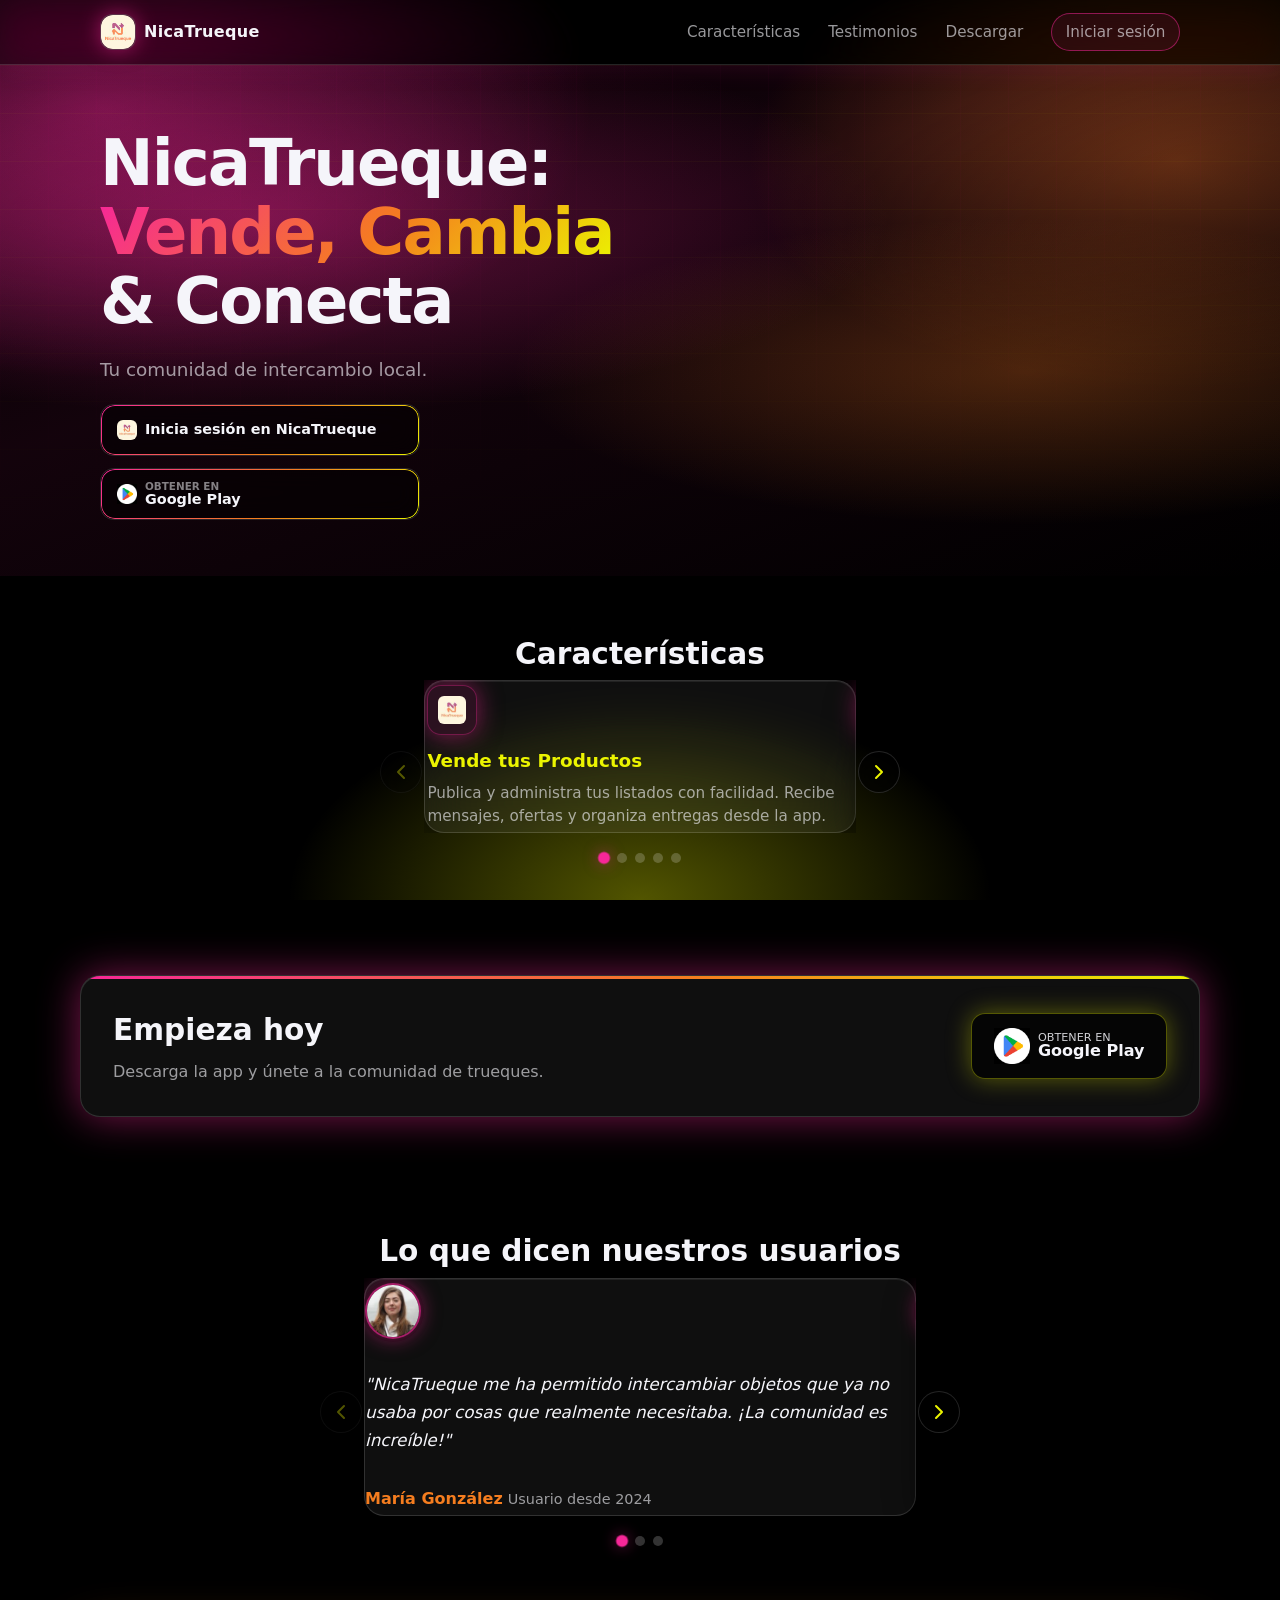
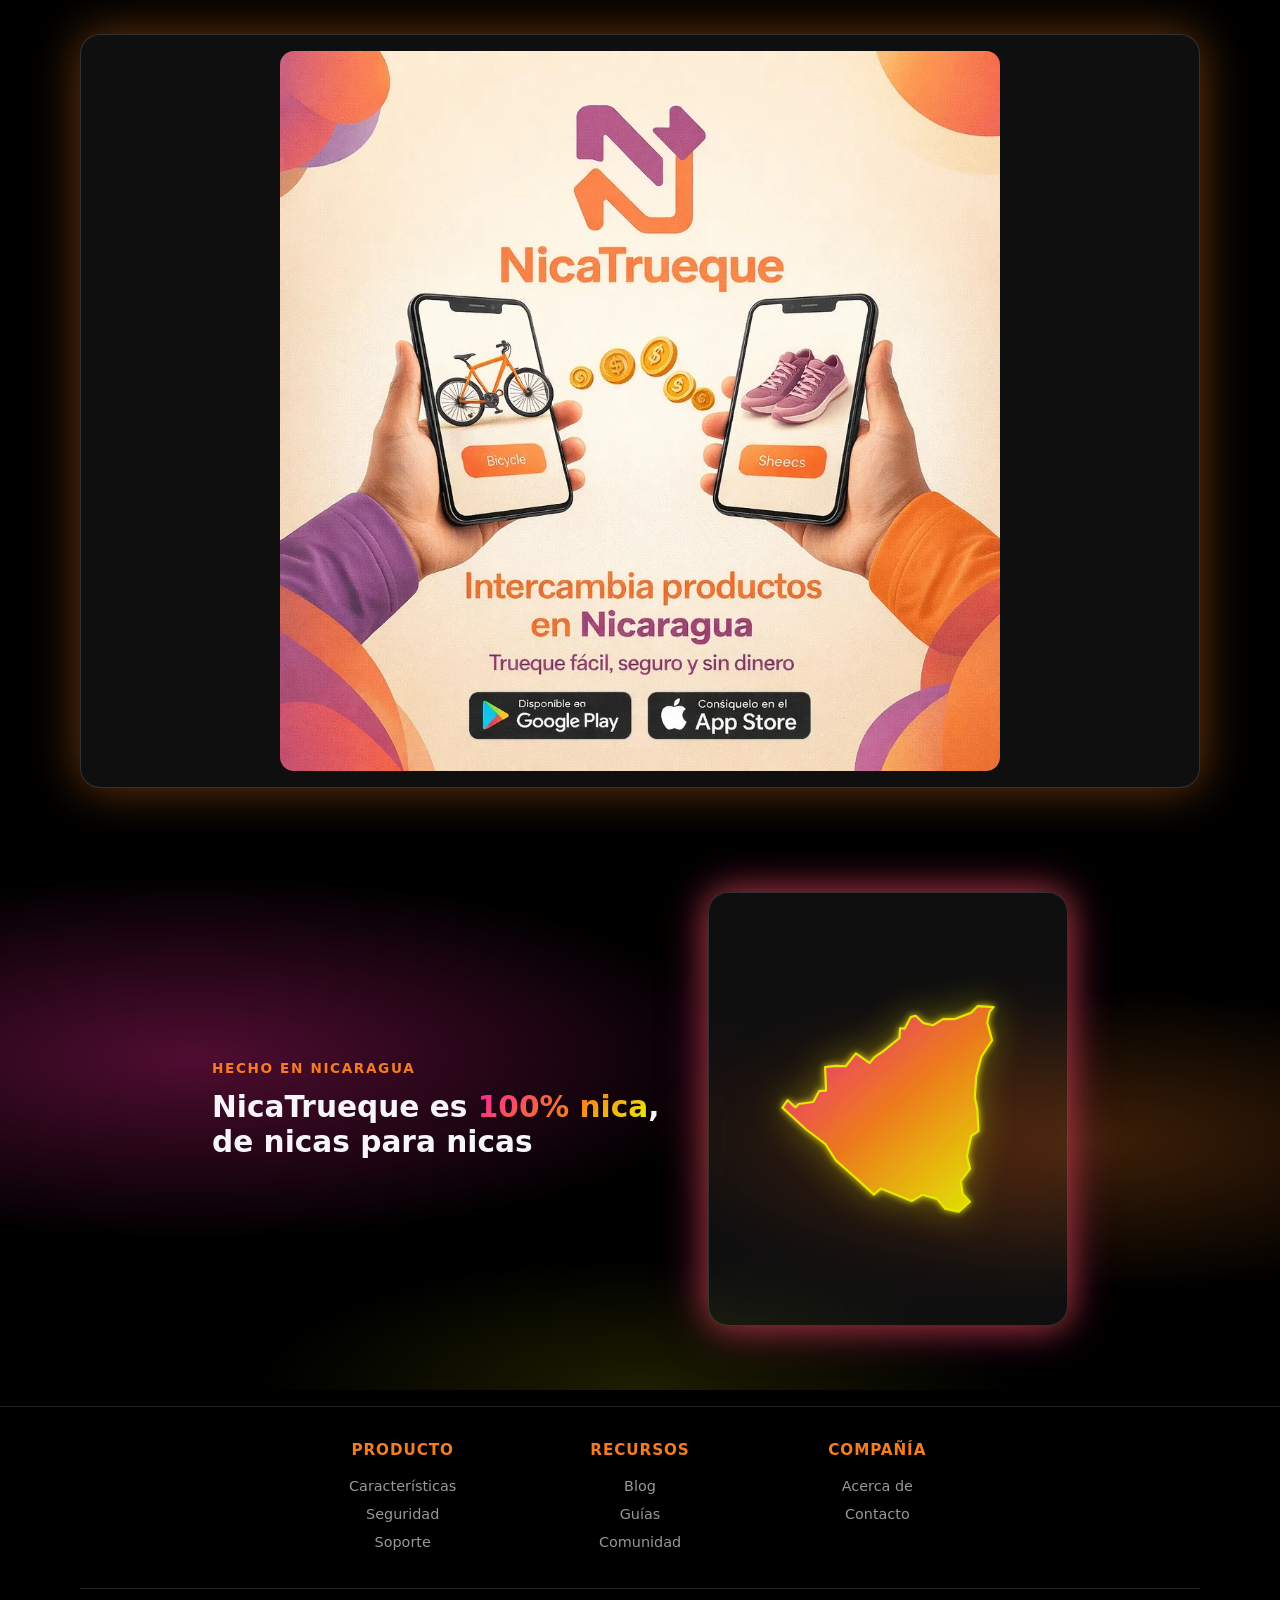
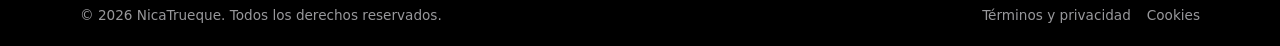
==== commit 50cc86fc: "Add Nicaragua pride section with accurate map at page bottom. Includes styled map asset, responsive " ====
--- a/index.html
+++ b/index.html
@@ -193,6 +193,29 @@
       </div>
     </section>
 
+    <section class="section nica-pride" aria-label="NicaTrueque es nicaragüense">
+      <div class="nica-pride-bg" aria-hidden="true"></div>
+      <div class="container nica-pride-inner">
+        <div class="nica-pride-copy animate-up">
+          <p class="nica-pride-eyebrow">Hecho en Nicaragua</p>
+          <h2 class="h2 nica-pride-title">
+            NicaTrueque es <span class="text-gradient">100% nica</span>,<br>
+            de nicas para nicas
+          </h2>
+        </div>
+        <div class="nica-map-panel glass-panel animate-up">
+          <img
+            src="assets/nicaragua-map.svg"
+            alt="Mapa estilizado de Nicaragua"
+            class="nica-map"
+            width="240"
+            height="384"
+            loading="lazy"
+            decoding="async">
+        </div>
+      </div>
+    </section>
+
   </main>
 
   <footer class="footer">
--- a/styles.css
+++ b/styles.css
@@ -495,6 +495,92 @@
   border-radius: var(--radius-sm);
 }
 
+/* ====== Nica pride ====== */
+.nica-pride {
+  position: relative;
+  padding: 3.5rem 0 4rem;
+  overflow: hidden;
+}
+
+.nica-pride-bg {
+  position: absolute;
+  inset: 0;
+  z-index: 0;
+  pointer-events: none;
+  background:
+    radial-gradient(ellipse 80% 60% at 15% 40%, rgba(247, 39, 152, 0.32), transparent 55%),
+    radial-gradient(ellipse 70% 55% at 85% 55%, rgba(245, 125, 31, 0.25), transparent 50%),
+    radial-gradient(ellipse 50% 40% at 50% 100%, rgba(235, 244, 0, 0.12), transparent 60%);
+}
+
+.nica-pride-inner {
+  position: relative;
+  z-index: 1;
+  display: flex;
+  flex-direction: column;
+  align-items: center;
+  gap: 2rem;
+  text-align: center;
+}
+
+.nica-pride-copy {
+  max-width: 36rem;
+}
+
+.nica-pride-eyebrow {
+  margin: 0 0 0.75rem;
+  font-size: 0.85rem;
+  font-weight: 600;
+  letter-spacing: 0.12em;
+  text-transform: uppercase;
+  color: var(--orange);
+}
+
+.nica-pride-title {
+  margin: 0;
+  line-height: 1.2;
+}
+
+.nica-map-panel {
+  width: 100%;
+  max-width: 336px;
+  padding: 1.5rem 1.25rem;
+  border-radius: var(--radius);
+  box-shadow:
+    0 0 48px var(--glow-pink),
+    0 0 32px var(--glow-orange),
+    0 8px 40px rgba(0, 0, 0, 0.5);
+}
+
+.nica-map {
+  display: block;
+  width: 100%;
+  max-width: 240px;
+  height: auto;
+  margin: 0 auto;
+  filter: drop-shadow(0 0 18px var(--glow-yellow));
+}
+
+@media (min-width: 768px) {
+  .nica-pride-inner {
+    flex-direction: row;
+    justify-content: center;
+    align-items: center;
+    gap: 3rem;
+    text-align: left;
+  }
+
+  .nica-pride-copy {
+    flex: 1 1 0;
+    max-width: 28rem;
+  }
+
+  .nica-map-panel {
+    flex: 0 0 auto;
+    max-width: 360px;
+  }
+}
+
 /* ====== CTA ====== */
 .cta { padding: 3.5rem 0; }
 
